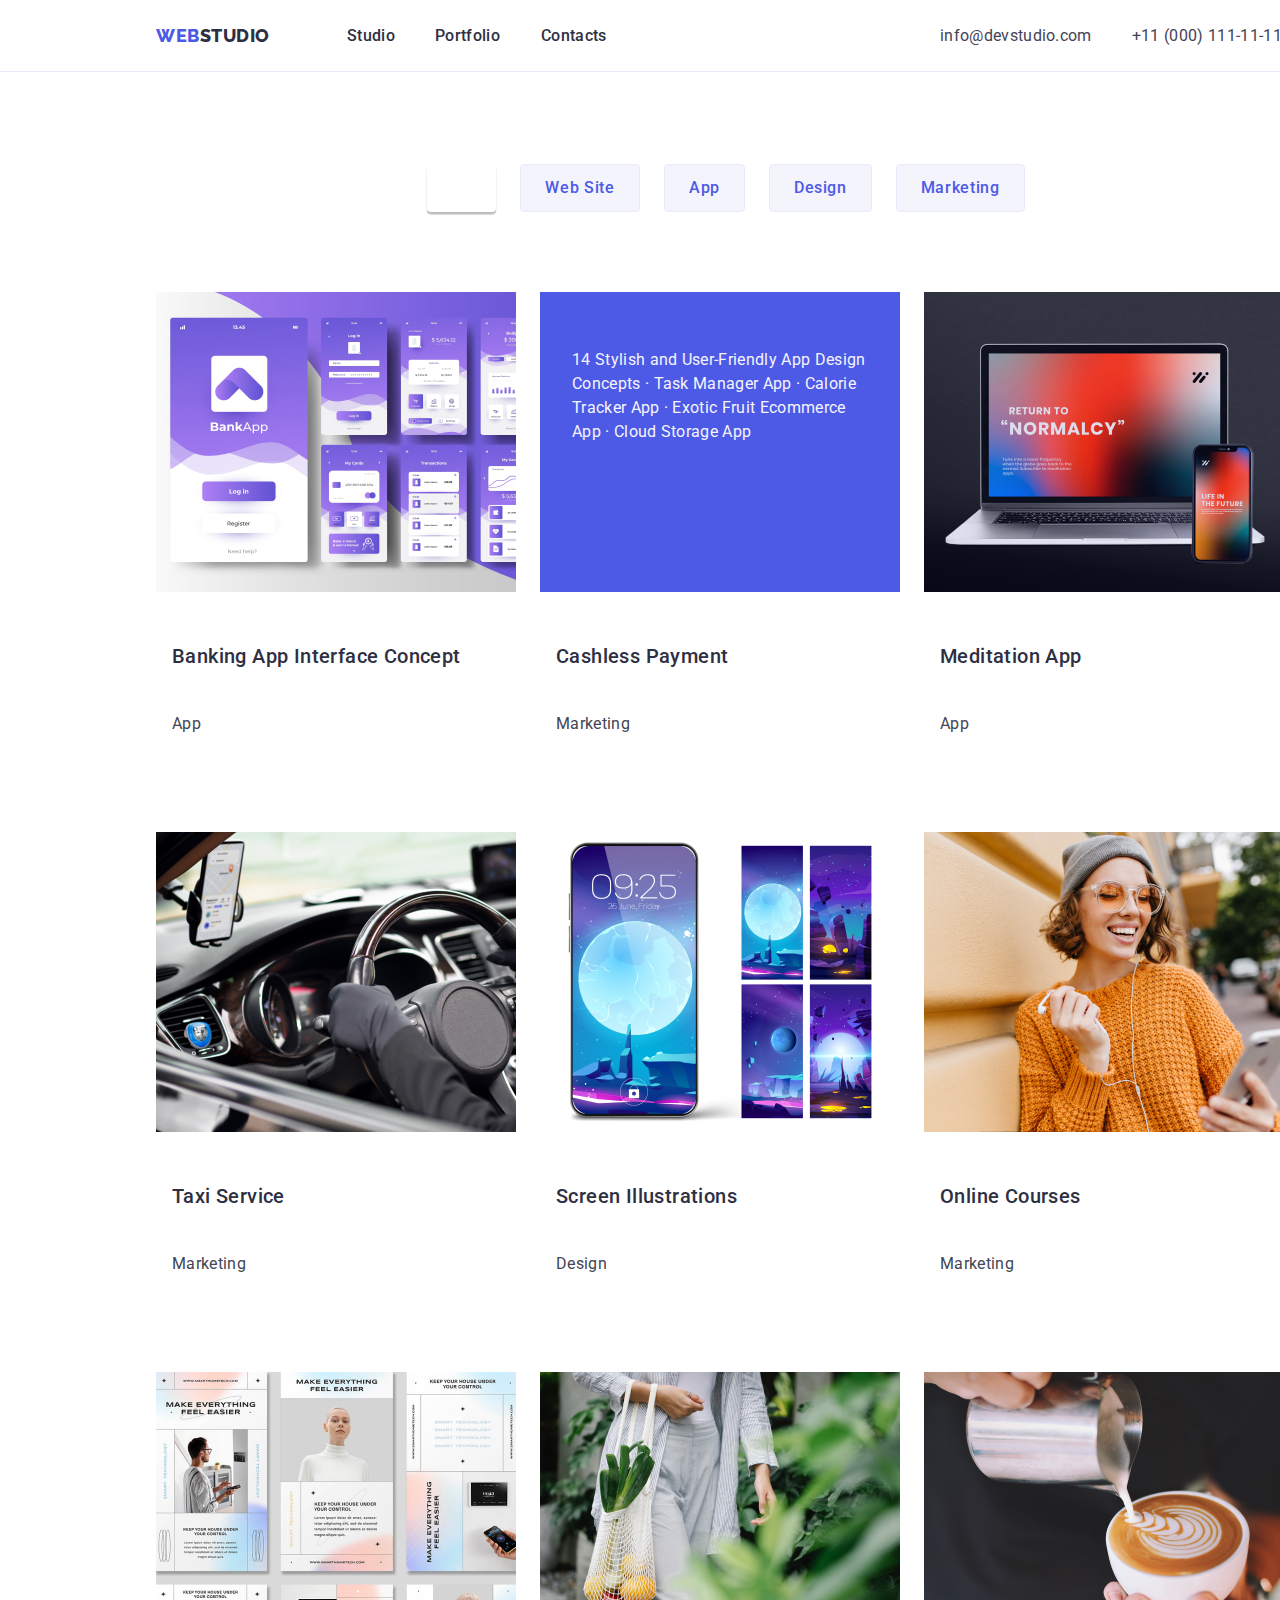
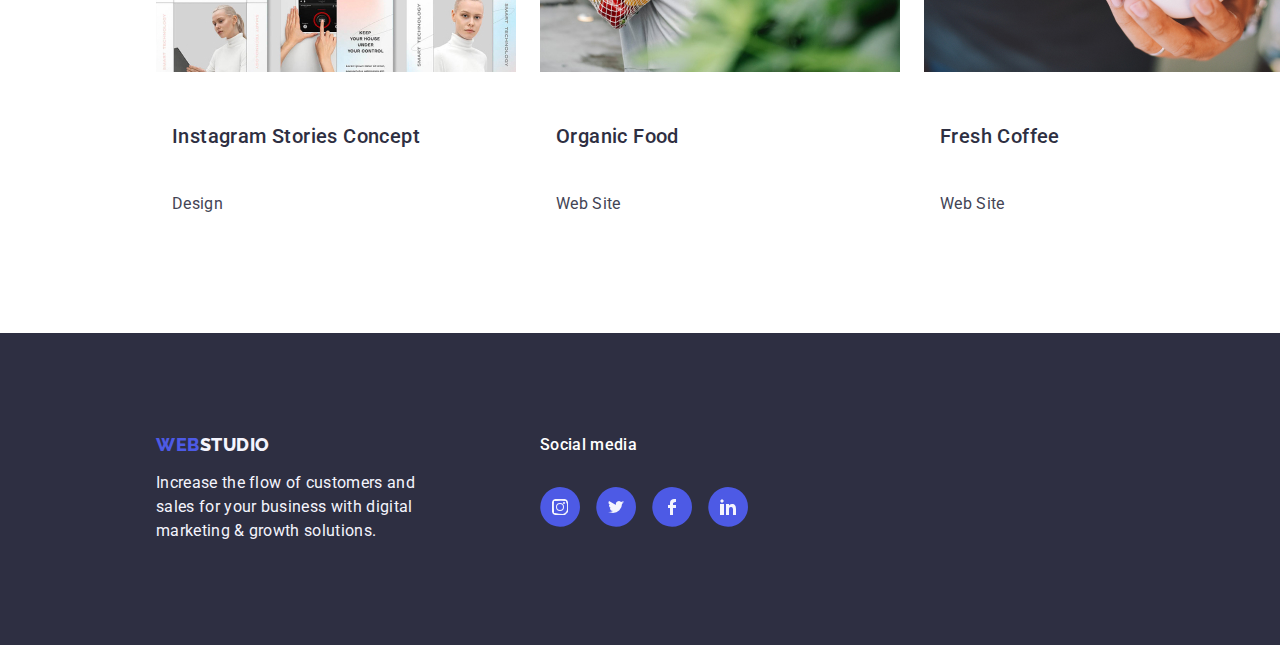
==== portfolio.html @ d3995061 "Initial commit" ====
<!DOCTYPE html>
<html lang="en">
    <head>
<meta charset="utf-8">
<meta http-equiv="X-UA-Compatible" content="IE=edge">
<title>Homework#1</title>
<meta name='viewport' content='width=device-width, initial-scale=1'>
<link rel="preconnect" href="https://fonts.googleapis.com">
<link rel="preconnect" href="https://fonts.gstatic.com" crossorigin>
<link href="https://fonts.googleapis.com/css2?family=Roboto:wght@400;500;700&display=swap" rel="stylesheet">
<link rel="preconnect" href="https://fonts.googleapis.com">
<link rel="preconnect" href="https://fonts.gstatic.com" crossorigin>
<link href="https://fonts.googleapis.com/css2?family=Raleway:wght@800&display=swap" rel="stylesheet">
<link rel="stylesheet" href="./css/styles.css">
<link rel="stylesheet" href="https://cdnjs.cloudflare.com/ajax/libs/modern-normalize/1.0.0/modern-normalize.min.css">
</head>
    <body>
        <header>
          <div class="headlist">
        <nav class="webpage">
          <div class="webstudio">
        <a title="studio" href="./index.html"><span>WEB</span>STUDIO</a>
</div>
       <div class="main">
        <ul class="contact">
<li><a class="connect-1" href="./index.html">Studio</a></li>
<li><a class="connect-2" href="./portfolio.html">Portfolio</a></li>
<li><a class="connect-3" href="contacts">Contacts</a></li></ul>
</div>
</nav>
<div class="contact-info">
    <ul class="target">
    <li><a class="connect-4" href="info@devstudio.com">info@devstudio.com</a></li>
    <li><a class="connect-5" href="+11(000)111-11-11">+11 (000) 111-11-11</a></li>
    </ul>
    </div>
    </div>
    <section class="portfolio-button">
<div class="container">
  <div class="box-first"><p>All</p></div>
    <div class="box-second"><p class="web">Web Site</p></div>
    <div class="box-third"><p class="app">App</p></div>
    <div class="box-fourth"><p class="design">Design</p></div>
    <div class="box-fifth"><p class="marketing">Marketing</p></div>
    </div>
<div class="Card-first">
  <div class="card1-first">
<img alt="card1" src="images/card1.jpg" width="360"/>
<div class="overlay-card1">
  <div class="text-card1">HELLO WORLD!</div>
</div>
  </div>
  <div class="card2-first">
<div class="card2-box"><p>14 Stylish and User-Friendly App Design Concepts · Task Manager App · Calorie Tracker App · Exotic Fruit Ecommerce App · Cloud Storage App</p></div>
<div class="overlay-card2">
  <div class="text-card2">HELLO WORLD!</div>
</div>
  </div>
<div class="card3-first">
<img alt="card3" src="images/Card3.jpg" width="360"/>
<div class="overlay-card3">
  <div class="text-card3">HELLO WORLD!</div>
</div>
</div>
</div>
<div class="card-container">
<div class="bank"><h3>Banking App Interface Concept</h3></div>
<div class="bank"><h3>Cashless Payment</h3></div>
<div class="bank"><h3>Meditation App</h3></div>
</div>
<div class="app-container">
  <div class="app"><p>App</p></div>
  <div class="app1"><p>Marketing</p></div>
  <div class="app2"><p>App</p></div>
</div>
<div class="card-second">
  <div class="card4taxi">
  <img alt="card4" src="images/Card4.jpg" width="360"/>
  <div class="overlay-card4taxi">
    <div class="text-card4taxi">HELLO WORLD!</div>
  </div>
  </div>
  <div class="card4phone">
  <img alt="card4" src="images/Card5.jpg" width="360"/>
  <div class="overlay-card4phone">
    <div class="text-card4phone">HELLO WORLD!</div>
  </div>
  </div>
  <div class="card4smile">
  <img alt="card4" src="images/Card6.jpg" width="360"/>
  <div class="overlay-card4smile">
    <div class="text-card4smile">HELLO WORLD!</div>
  </div>
  </div>
</div>
<div class="card-container2">
<div class="Taxi"><h3>Taxi Service</h3></div>
<div class="Taxi"><h3>Screen Illustrations</h3></div>
<div class="Taxi"><h3>Online Courses</h3></div>
</div>
<div class="app-container2">
  <div class="app3"><p>Marketing</p></div>
  <div class="app4"><p>Design</p></div>
  <div class="app5"><p>Marketing</p></div>
</div>
<div class="card-third">
  <div class="card5face">
  <img alt="card5" src="images/Card7.jpg" width="360"/>
  <div class="overlay-card5face">
    <div class="text-card5face">HELLO WORLD!</div>
  </div>
  </div>
  <Div class="card5fruit">
  <img alt="card5" src="images/Card8.jpg" width="360"/>
  <div class="overlay-card5fruit">
    <div class="text-card5fruit">HELLO WORLD!</div>
  </div>
  </div>
  <div class="card5coffee">
  <img alt="card5" src="images/Card9.jpg" width="360"/>
  <div class="overlay-card5coffee">
    <div class="text-card5coffee">HELLO WORLD!</div>
  </div>
  </div>
</div>
<div class="card-container3">
<div class="stories"><h3>Instagram Stories Concept</h3></div>
<div class="stories"><h3>Organic Food</h3></div>
<div class="stories"><h3>Fresh Coffee</h3></div>
</div>
<div class="app-container3">
  <div class="app6"><p>Design</p></div>
  <div class="app7"><p>Web Site</p></div>
  <div class="app8"><p>Web Site</p></div>
</div>

</section>




    </section>
    <footer>
        <div class="container-footer">
             <a href="WEBSTUDIO" title="End"><span>WEB</span>STUDIO</a>
              <div class="social">Social media</div>
              </div>
              <div class="container-icon">
                <div class="last"><P>Increase the flow of customers and sales for your business with digital marketing & growth solutions.</P></div>
              <div class="footer-icon"><img class="footer-instagram" src="images/instagram.svg" alt="instagram" width="40">
                <img class="footer-twitter" src="images/twitter.svg" alt="twitter" width="40">
                <img class="footer-facebook" src="images/facebook.svg" alt="facebook" width="40">
                <img class="footer-linkedin" src="images/linkedin.svg" alt="Linkedin" width="40">
              </div>
            </div>
      </footer>
    </body>
    </html>
---- css/styles.css ----
*,*::before,*::after {
    box-sizing: border-box;
}
    body, html {
        height: 100%;
}
body {
width: 1440px;
background: #FFF;
}

header {
width: 1440px;
height: 72px;
border-bottom: 1px solid var(--CORNFLOWER, #E7E9FC);
background: var(--WHITE, #FFF);
flex-shrink: 0;
}
.headlist {
    display: flex;
}
a > span {
    color: var(--IRIS, #4D5AE5);
    font-family: Raleway;
    font-size: 18px;
    font-style: normal;
    font-weight: 800;
    line-height: 21px; /* 116.667% */
    letter-spacing: 0.54px;
    text-transform: uppercase;
}
.main {
margin-top: 24px;
}
.headlist .connect-1 {
    width:  48px;
    height: 24px;
    display: block;
    color: var(--NAVY-BLUE, #2E2F42);
    /* Body Medium */
    font-family: Roboto;
    font-size: 16px;
    font-style: normal;
    font-weight: 500;
    line-height: 24px; /* 150% */
    letter-spacing: 0.32px;
    display: block;
}
.headlist .connect-2 {
    margin-left: 40px;
    width:  66px;
    height: 24px;
    display: block; color: var(--NAVY-BLUE, #2E2F42);
    /* Body Medium */
    font-family: Roboto;
    font-size: 16px;
    font-style: normal;
    font-weight: 500;
    line-height: 24px; /* 150% */
    letter-spacing: 0.32px;
    display: block;
}
.headlist .connect-3 {
    margin-left: 40px;
    width: 67px;
    height: 24px;
    display: block; color: var(--NAVY-BLUE, #2E2F42);
    /* Body Medium */
    font-family: Roboto;
    font-size: 16px;
    font-style: normal;
    font-weight: 500;
    line-height: 24px; /* 150% */
    letter-spacing: 0.32px;
    display: block;
}
ul .connect-4 {
    width:  153px;
    height:  24px;
    color: var(--SLATE, #434455);
    /* Body */
    font-family: Roboto;
    font-size: 16px;
    font-style: normal;
    font-weight: 400;
    line-height: 24px; /* 150% */
    letter-spacing: 0.32px;
    text-decoration: none;
}
ul .connect-5 {
    margin-left: 40px;
    width:  151px;
    height: 24px;
    color: var(--SLATE, #434455);
    /* Body */
    font-family: Roboto;
    font-size: 16px;
    font-style: normal;
    font-weight: 400;
    line-height: 24px; /* 150% */
    letter-spacing: 0.32px;
    text-decoration: none;
}
.webpage a {
text-decoration: none;
}
a[title="studio"] {
color: var(--NAVY-BLUE, #2E2F42);;
font-family: Raleway;
font-size: 18px;
font-style: normal;
font-weight: 800;
line-height: 21px; /* 116.667% */
letter-spacing: 0.54px;
text-transform: uppercase;
margin-left: 156px;
width:  115px;
height: 21px;
margin-top: 25px;
display: block;
position: absolute;
box-sizing: border-box;
}
.main > .contact {
    width: 261px;
    height: 24px;
    display: flex;
    margin-left: 347px;
    margin-top: 24px;
    padding-left: 0;
}
.target > a {
 text-decoration: none;
}
a.connect-1:hover ,a.connect-2:hover, a.connect-3:hover{
    color: darkblue;
    border-bottom: 3px solid blue;
    height: 40px;
}
.main > a .connect-1 {
    color: darkblue;
    border-bottom: 3px solid blue;
    height: 40px;
}
.contact-info > ul{
    width: 345px;
    margin-left: 332px;
    padding-left: 0;
    color: var(--SLATE, #434455);
    /* Body */
    font-family: Roboto;
    font-size: 16px;
    font-style: normal;
    font-weight: 400;
    line-height: 24px; /* 150% */
    letter-spacing: 0.32px;
    margin-top: 24px;
}
.main ul {
    list-style-type: none;
    display: flex;
}
.modal {
    margin-left: 518px;
    margin-top: 80px;
    width: 408px;
    height: 584px;
    position: absolute;
    flex-shrink: 0;
    border-radius: 4px;
background: var(--DAIRY, #FCFCFC);
box-shadow: 0px 2px 1px 0px rgba(0, 0, 0, 0.20), 0px 1px 3px 0px rgba(0, 0, 0, 0.12), 0px 1px 1px 0px rgba(0, 0, 0, 0.14);
}
.modal button {
    width: 24px;
    height: 24px;
    box-sizing: content-box;
    fill: var(--CORNFLOWER, #E7E9FC);
stroke-width: 1px;
stroke: rgba(0, 0, 0, 0.10);
margin-left: 330px;
margin-top: 15px;
border-radius: 4px;
}
.close {
    width: 8px;
    color: #2E2F42;
    flex-shrink: 0;
    margin-bottom: 3px;
}

.contact-info ul {
    list-style-type: none;
    display: flex;
    text-decoration: none;
}
.mainpage {
background-color: url("../Dark-bg.jpg");
background: url("../people-office 1(2).jpg"), no-repeat;
width: 1440px;
height: 600px;
flex-shrink: 0;
align-items: center;
background-repeat: no-repeat;
background-position: center center;
border: 1px solid grey;
position: static;
}
 .overlay {
    width: 100%;
    height: 100%;
    background: var(--GREY, rgba(46, 47, 66, 0.70));
    border: 1px solid rgba(46, 47, 66, 0.70);
}

h1 {
    width: 496px;
    color: var(--WHITE, #FFF);
text-align: center;
/* Header 1 */
font-family: Roboto;
font-size: 56px;
font-style: normal;
font-weight: 700;
line-height: 60px; /* 107.143% */
letter-spacing: 1.12px;
}
div > h1 {
    margin-left: 472px;
    padding-top: 188px;
}
div > button {
    color: var(--WHITE, #FFF);

    /* Button Text */
    font-family: Roboto;
    font-size: 16px;
    font-style: normal;
    font-weight: 500;
    line-height: 24px; /* 150% */
    letter-spacing: 0.64px;
    display: inline-flex;
padding: 16px 32px;
align-items: flex-start;
gap: 10px;
border-radius: 4px;
background: var(--IRIS, #4D5AE5);
box-shadow: 0px 4px 4px 0px rgba(0, 0, 0, 0.15);
margin-left: 636px;
margin-top: 48px;
border: none;
}
.goal {
display: flex;
width: 1440px;
height: 230px;
background: #FFF;
padding-bottom: 120px;
}

.strategy h3 { 
    color: var(--NAVY-BLUE, #2E2F42);

    /* Header 3 */
    font-family: Roboto;
    font-size: 20px;
    font-style: normal;
    font-weight: 500;
    line-height: 24px; /* 120% */
    letter-spacing: 0.4px;
    width: 264px;
    margin-top: 8px;
}
.strategy ul {
list-style-type: none;
margin-left: 0px;
padding-left: 0px;
}
.strategy {
    margin-top: 120px;
    margin-left: 156px;
    display: block;
}
div > .antenna-box {
    width: 264px;
    height: 112px;
    padding-top: 24px;
    flex-shrink: 0;
    border-radius: 4px;
background: var(--CLOUD, #F4F4FD);
padding-left: 100px;
}


li > p {
    width: 264px;
    height: 72px;
    height: 72px;
    color: var(--SLATE, #434455);
    /* Body */
    font-family: Roboto;
    font-size: 16px;
    font-style: normal;
    font-weight: 400;
    line-height: 24px; /* 150% */
    letter-spacing: 0.32px;
    margin-top: 8px;
}
.punctuality h3 { 
    color: var(--NAVY-BLUE, #2E2F42);

    /* Header 3 */
    font-family: Roboto;
    font-size: 20px;
    font-style: normal;
    font-weight: 500;
    line-height: 24px; /* 120% */
    letter-spacing: 0.4px;
    width: 264px;
    margin-top: 8px;
}
.punctuality ul {
    list-style-type: none;
    margin-left: 0px;
    padding-left: 0px;
    }
    .punctuality {
        margin-top: 120px;
        margin-left: 24px;
    }
    div > .clock-box {
        width: 264px;
        height: 112px;
        padding-top: 24px;
        flex-shrink: 0;
        border-radius: 4px;
    background: var(--CLOUD, #F4F4FD);
    padding-left: 100px;
    }
    .diligence h3 { 
        color: var(--NAVY-BLUE, #2E2F42);
    
        /* Header 3 */
        font-family: Roboto;
        font-size: 20px;
        font-style: normal;
        font-weight: 500;
        line-height: 24px; /* 120% */
        letter-spacing: 0.4px;
        width: 264px;
        margin-top: 8px;
    }
    .diligence ul {
        list-style-type: none;
        margin-left: 0px;
        padding-left: 0px;
        }
        .diligence {
            margin-top: 120px;
            margin-left: 24px;
        }
        div > .diagram-box {
            width: 264px;
            height: 112px;
            padding-top: 24px;
            flex-shrink: 0;
            border-radius: 4px;
        background: var(--CLOUD, #F4F4FD);
        padding-left: 100px;
        }
        .Technology h3 { 
            color: var(--NAVY-BLUE, #2E2F42);
        
            /* Header 3 */
            font-family: Roboto;
            font-size: 20px;
            font-style: normal;
            font-weight: 500;
            line-height: 24px; /* 120% */
            letter-spacing: 0.4px;
            width: 264px;
            margin-top: 8px;
        }
        .Technology ul {
            list-style-type: none;
            margin-left: 0px;
            padding-left: 0px;
            }
            .Technology {
                margin-top: 120px;
                margin-left: 24px;
            }
            div > .astronaut-box {
                width: 264px;
                height: 112px;
                padding-top: 24px;
                flex-shrink: 0;
                border-radius: 4px;
            background: var(--CLOUD, #F4F4FD);
            padding-left: 100px;
            }
    .image > h2 {
        width: 324px;
        color: var(--NAVY-BLUE, #2E2F42);
        text-align: center;
        /* Header 2 */
        font-family: Roboto;
        font-size: 36px;
        font-style: normal;
        font-weight: 700;
        line-height: 40px; /* 111.111% */
        letter-spacing: 0.72px;
        text-transform: capitalize;
        text-align: center;
        margin-top: 180px;
        margin-left: 559px;
        box-sizing: content-box;
    }
    .image > ul {
        display: flex;
        height: 300px;
        width: 360px;
        gap: 24px;
        padding-left: 156px;
        padding-top: 72px;
        padding-bottom: 120px;
        list-style-type: none;
    }
    .image ul {
        list-style-type: none;
    }
    .team {
    width: 1440px;
height: 732px;
flex-shrink: 0;
background: var(--CLOUD, #F4F4FD);
margin-top: 120px;
display: flex;
    }
    .team h2 {
        width: 165px;
        color: var(--NAVY-BLUE, #2E2F42);
        text-align: center;
        
        /* Header 2 */
        font-family: Roboto;
        font-size: 36px;
        font-style: normal;
        font-weight: 700;
        line-height: 40px; /* 111.111% */
        letter-spacing: 0.72px;
        text-transform: capitalize;
        margin-top: 120px;
        margin-left: 639px;
        position: absolute;
    }
    .team  .resto {
        width: 264px;
        height: 380px;
        display: inline-flex;
        margin-top: 232px;
        margin-left: 156px;
        box-sizing: content-box;
        display: inline-flex;
padding-bottom: 0px;
flex-direction: column;
justify-content: center;
align-items: center;
gap: 0px;
border-radius: 0px 0px 4px 4px;
background: var(--WHITE, #FFF);
box-shadow: 0px 2px 1px 0px rgba(46, 47, 66, 0.08), 0px 1px 1px 0px rgba(46, 47, 66, 0.16), 0px 1px 6px 0px rgba(46, 47, 66, 0.08);
    }
    .team .spoon {
        width: 264px;
        height: 380px;
        display: flex;
        margin-top: 232px;
        margin-left: 24px;
        box-sizing: content-box;
        display: inline-flex;
    padding-bottom: 0px;
    flex-direction: column;
    justify-content: center;
    align-items: center;
    gap: 0px;
    border-radius: 0px 0px 4px 4px;
    background: var(--WHITE, #FFF);
    box-shadow: 0px 2px 1px 0px rgba(46, 47, 66, 0.08), 0px 1px 1px 0px rgba(46, 47, 66, 0.16), 0px 1px 6px 0px rgba(46, 47, 66, 0.08);
        }
    
    .team .fork {
    width: 264px;
    height: 380px;
    display: inline-flex;
    margin-top: 232px;
    margin-left: 24px;
    box-sizing: content-box;
    display: inline-flex;
padding-bottom: 0px;
flex-direction: column;
justify-content: center;
align-items: center;
gap: 0px;
border-radius: 0px 0px 4px 4px;
background: var(--WHITE, #FFF);
box-shadow: 0px 2px 1px 0px rgba(46, 47, 66, 0.08), 0px 1px 1px 0px rgba(46, 47, 66, 0.16), 0px 1px 6px 0px rgba(46, 47, 66, 0.08);
    }
    .team .plate {
        width: 264px;
        height: 380px;
        display: flex;
        margin-top: 232px;
        padding-left: 24px;
        box-sizing: content-box;
        display: inline-flex;
    padding-bottom: 0px;
    flex-direction: column;
    justify-content: center;
    align-items: center;
    gap: 0px;
    border-radius: 0px 0px 4px 4px;
    background: var(--WHITE, #FFF);
    box-shadow: 0px 2px 1px 0px rgba(46, 47, 66, 0.08), 0px 1px 1px 0px rgba(46, 47, 66, 0.16), 0px 1px 6px 0px rgba(46, 47, 66, 0.08);
    }
    div .position {
        height: 24px;
        margin-top: 8px;
        text-align: center;
        margin-bottom: 8px;
        color: var(--SLATE, #434455);
text-align: center;
/* Body */
font-family: Roboto;
font-size: 16px;
font-style: normal;
font-weight: 400;
line-height: 24px; /* 150% */
letter-spacing: 0.32px;
content: normal;
    }
    div.icon {
        width: 232px;
        height: 40px;
    display: flex;
justify-content: center;
align-items: center;
gap: 24px;
margin-bottom: 32px;
    }

  
    .team .name {
        color: var(--NAVY-BLUE, #2E2F42);
        text-align: center;
        /* Header 3 */
        font-family: Roboto;
        font-size: 20px;
        font-style: normal;
        font-weight: 500;
        line-height: 20px; /* 120% */
        letter-spacing: 0.4px;
        margin-top: 32px;
        text-align: center;
        width: 160px;
        height: 25px;
        content: normal;
    }
    .customer {
        width: 1440px;
    }
     div > .customer-text {
        width: 183;
        color: var(--NAVY-BLUE, #2E2F42);
text-align: center;
/* Header 2 */
font-family: Roboto;
font-size: 36px;
font-style: normal;
font-weight: 700;
line-height: 40px; /* 111.111% */
letter-spacing: 0.72px;
text-transform: capitalize;
margin-top: 120px;
display: inline-block;
margin-left: 629px;
    }
    .customer .customer-icon {
        width: 1128px;
        height: 88px;
        background: #FFF;
        display: inline-flex;
align-items: flex-start;
gap: 24px;
margin-left: 156px;
margin-top: 72px;
margin-bottom: 120px;
    }
    .customer-icon img {
        margin-top: 16px;
    }
    .customer-icon > .logo-1 {
        width: 168px;
height: 88px;
flex-shrink: 0;
border-radius: 4px;
border: 1px solid var(--LIGHT-SLATE, #8E8F99);
    }
    .customer-icon > .logo-2 {
        width: 168px;
        height: 88px;
        flex-shrink: 0;
        border-radius: 4px;
        border: 1px solid var(--LIGHT-SLATE, #8E8F99);
            }
            .customer-icon > .logo-3 {
                width: 168px;
                height: 88px;
                flex-shrink: 0;
                border-radius: 4px;
                border: 1px solid var(--LIGHT-SLATE, #8E8F99);
                    }
                    .customer-icon > .logo-4 {
                        width: 168px;
                        height: 88px;
                        flex-shrink: 0;
                        border-radius: 4px;
                        border: 1px solid var(--LIGHT-SLATE, #8E8F99);
                            }
                            .customer-icon > .logo-5 {
                                width: 168px;
                                height: 88px;
                                flex-shrink: 0;
                                border-radius: 4px;
                                border: 1px solid var(--LIGHT-SLATE, #8E8F99);
                                    }  
                                    .customer-icon > .logo-6 {
                                        width: 168px;
                                        height: 88px;
                                        flex-shrink: 0;
                                        border-radius: 4px;
                                        border: 1px solid var(--LIGHT-SLATE, #8E8F99);
                                            }
    footer span {
width: 44px;
height: 21px;
flex-direction: column;
color: var(--IRIS, #4D5AE5);
font-family: Raleway;
font-size: 18px;
font-style: normal;
font-weight: 800;
line-height: 21px; /* 116.667% */
letter-spacing: 0.54px;
text-transform: uppercase;
box-sizing: border-box;
    }
    footer > .container-footer {
        display: flex;
        justify-content: space-between;
        margin-top: 101px;
        box-sizing: border-box;
    }
    .social {
color: var(--WHITE, #FFF);
/* Body Medium */
font-family: Roboto;
font-size: 16px;
font-style: normal;
font-weight: 500;
line-height: 24px; /* 150% */
letter-spacing: 0.32px;
box-sizing: border-box;
display: flex;
width: 97px;
height: 24px;
margin-top: 100px;
margin-left: 540px;
    }
    a[title="End"]{
        width: 71px;
        height: 21px;
        color: var(--CLOUD, #F4F4FD);
font-family: Raleway;
font-size: 18px;
font-style: normal;
font-weight: 800;
line-height: 21px; /* 116.667% */
letter-spacing: 0.54px;
text-transform: uppercase;
margin-left: 156px;
margin-top: 101px;
text-decoration: none;
box-sizing: border-box;
position: absolute;
    }
    footer {
        width: 1440px;
        height: 312px;
        flex-shrink: 0;
        background: var(--NAVY-BLUE, #2E2F42);
    }
    footer > .container-icon {
        display: flex;
    }
    .last p {
    color: var(--CLOUD, #F4F4FD);
/* Body */
font-family: Roboto;
font-size: 16px;
font-style: normal;
font-weight: 400;
line-height: 24px; /* 150% */
letter-spacing: 0.32px;
        width: 264px;
        height: 80px;
        flex-shrink: 0;
        margin-left: 156px;
        box-sizing: border-box;
        margin-top: 14px;
    }
    .container-icon > .footer-icon {
        width: 208px;
        height: 40px;
        display: flex;
        margin-top: 30px;
        margin-left:120px;
        margin-left: 120px;
        box-sizing: border-box;
        justify-content: space-between;
    }
    footer > .footer-instagram {
        margin-left: 540px;
        margin-top: 16px;
    }
    footer > .footer-twitter {
        margin-left: 16px;
    }
    footer > .footer-facebook {
        margin-left: 16px;
    }
    footer > a {
        text-decoration: none;
    }
    .container {
        width: 1440px;
        height: 48px;
        display: flex;
        margin-top: 100px;
    }
 .container .box-first {
    box-sizing: border-box;
        margin-left: 427px;
        width: 69px;
        height: 48px;
align-items: flex-start;
border-radius: 4px;
box-shadow: 0px 2px 2px 0px rgba(0, 0, 0, 0.12), 0px 2px 1px 0px rgba(0, 0, 0, 0.08), 0px 3px 1px 0px rgba(0, 0, 0, 0.10);
    }
    .box-first p {
width: 21px;
height: 24px;
margin-left: 24px;
margin-bottom: 19px;
        color: var(--WHITE, #FFF);
        text-align: center;
        /* Button Text */
        font-family: Roboto;
        font-size: 16px;
        font-style: normal;
        font-weight: 500;
        line-height: 24px; /* 150% */
        letter-spacing: 0.64px;
    }
    
    .box-first:hover {
        background: var(--OCEAN, #404BBF);
    }
    .box-second {
        margin-left: 24px;
        box-sizing: border-box;
        width: 120px;
        height: 48px;
        margin-left: 24px;
        display: flex;
padding: 12px 24px;
justify-content: center;
align-items: center;
border-radius: 4px;
border: 1px solid var(--CORNFLOWER, #E7E9FC);
background: var(--CLOUD, #F4F4FD);
      
    }
    .box-second p {
        color: var(--IRIS, #4D5AE5);
        text-align: center;
        
        /* Button Text */
        font-family: Roboto;
        font-size: 16px;
        font-style: normal;
        font-weight: 500;
        line-height: 24px; /* 150% */
        letter-spacing: 0.64px;
    }
    .box-third {
        margin-left: 24px;
        box-sizing: border-box;
        display: flex;
        padding: 12px 24px;
        justify-content: center;
        align-items: center;
        border-radius: 4px;
border: 1px solid var(--CORNFLOWER, #E7E9FC);
background: var(--CLOUD, #F4F4FD);

    }
     .box-third .app {
        color: var(--IRIS, #4D5AE5);
        text-align: center;
        
        /* Button Text */
        font-family: Roboto;
        font-size: 16px;
        font-style: normal;
        font-weight: 500;
        line-height: 24px; /* 150% */
        letter-spacing: 0.64px;;
    }
    .box-fourth {
        box-sizing: border-box;
        margin-left: 24px;
        display: flex;
padding: 12px 24px;
justify-content: center;
align-items: center;
border-radius: 4px;
border: 1px solid var(--CORNFLOWER, #E7E9FC);
background: var(--CLOUD, #F4F4FD);
  
    }
     .box-fourth .design {
        color: var(--IRIS, #4D5AE5);
        text-align: center;
        
        /* Button Text */
        font-family: Roboto;
        font-size: 16px;
        font-style: normal;
        font-weight: 500;
        line-height: 24px; /* 150% */
        letter-spacing: 0.64px;
    }
    .box-fifth {
        box-sizing: border-box;
        margin-left: 24px;
        display: flex;
padding: 12px 24px;
justify-content: center;
align-items: center;
border-radius: 4px;
border: 1px solid var(--CORNFLOWER, #E7E9FC);
background: var(--CLOUD, #F4F4FD);
 
    }
    .box-fifth > p {
        color: var(--IRIS, #4D5AE5);
        text-align: center;
        
        /* Button Text */
        font-family: Roboto;
        font-size: 16px;
        font-style: normal;
        font-weight: 500;
        line-height: 24px; /* 150% */
        letter-spacing: 0.64px;
    }
    .Card-first {
        margin-left: 156px;
        margin-top: 80px;
        height: 300px;
        display: flex;
        gap: 24px;
    }
    .card-container {
        display: flex;
        margin-left: 156px;
        gap: 24px;
        margin-top: 32px;
    }
    .bank h3{
        width: 360px;
        height: 24px;
        box-sizing: border-box;
        padding-left: 16px;
        color: var(--NAVY-BLUE, #2E2F42);
    /* Header 3 */
    font-family: Roboto;
    font-size: 20px;
    font-style: normal;
    font-weight: 500;
    line-height: 24px; /* 120% */
    letter-spacing: 0.4px;
    }
    .card1-first ,.card2-first ,.card3-first {
        position: relative;
        width: 360px;
    }
    .overlay-card1 ,.overlay-card2 ,.overlay-card3 {
        position: absolute;
        bottom: 0;
        left: 0;
        right: 100;
        background-color: #008CBA;
        overflow: hidden;
        width: 360px;
        height: 0;
        transition: .3s ease;
      }
      .card1-first:hover .overlay-card1 {
        height: 100%;
      }
      .card2-first:hover .overlay-card2 {
        height: 100%;
      }
      .card3-first:hover .overlay-card3 {
        height: 100%;
      }
      .text-card1 , .text-card2 ,.text-card3  {
        color: var(--CLOUD, #F4F4FD);
        font-family: Roboto;
        font-size: 20px;
        position: absolute;
        top: 50%;
        left: 50%;
        -webkit-transform: translate(-50%, -50%);
        -ms-transform: translate(-50%, -50%);
        transform: translate(-50%, -50%);
        text-align: center;
      }
    .image .card1 ,.card2 ,.card3 {
        position: absolute;
        width: 360px;
        height: 300px;
    }
    .card2-box {
        width: 360px;
height: 300px;
flex-shrink: 0;
background: var(--IRIS, #4D5AE5);
padding-top: 40px;
padding-left: 32px;
    }
    .card2-box p {
        width: 296px;
        color: var(--CLOUD, #F4F4FD);
/* Body */
font-family: Roboto;
font-size: 16px;
font-style: normal;
font-weight: 400;
line-height: 24px; /* 150% */
letter-spacing: 0.32px;
    }
 .card3 {
        margin-left: 24px;
 }
    .card-container {
        display: flex;
        padding-right: 16px;
        margin-left: 156px;
        margin-top: 32px;
    }
    
    .bank h3{
        width: 360px;
        padding-left: 16px;
        padding-right: 16px;
        box-sizing: border-box;
        color: var(--NAVY-BLUE, #2E2F42);
/* Header 3 */
font-family: Roboto;
font-size: 20px;
font-style: normal;
font-weight: 500;
line-height: 24px; /* 120% */
letter-spacing: 0.4px;
    }
    .cash h3{
        box-sizing: border-box;
        padding-left: 16px;
        padding-right: 16px;
        width: 360px;
        margin-left: 24px;
        color: var(--NAVY-BLUE, #2E2F42);
        /* Header 3 */
        font-family: Roboto;
        font-size: 20px;
        font-style: normal;
        font-weight: 500;
        line-height: 24px; /* 120% */
        letter-spacing: 0.4px;
    }
    
    .med h3{
        padding-left: 16px;
        padding-right: 16px;
        width: 360px;
        margin-left: 24px;
        color: var(--NAVY-BLUE, #2E2F42);
        /* Header 3 */
        font-family: Roboto;
        font-size: 20px;
        font-style: normal;
        font-weight: 500;
        line-height: 24px; /* 120% */
        letter-spacing: 0.4px;
    }
    .app-container {
        display: flex;
        margin-left: 156px;
    margin-top: 8px;
    }
    .app p{
        width: 360px;
        height: 24px;
        padding-left: 16px;
        padding-right: 16px;
    }
    .app1 p{
        width: 360px;
        height: 24px;
        padding-left: 16px;
        padding-right: 16px;
        margin-left: 24px;
    }
    .app2 p{
        width: 360px;
        height: 24px;
        padding-left: 16px;
        padding-right: 16px;
        margin-left: 24px;
    }
    p {
color: var(--SLATE, #434455);
/* Body */
font-family: Roboto;
font-size: 16px;
font-style: normal;
font-weight: 400;
line-height: 24px; /* 150% */
letter-spacing: 0.32px;
box-sizing: border-box;
    }
    .card4taxi ,.card4phone ,.card4smile {
        position: relative;
        width: 360px;
    }
    .overlay-card4taxi ,.overlay-card4phone ,.overlay-card4smile{
        position: absolute;
        bottom: 0;
        left: 0;
        right: 100;
        background-color: #008CBA;
        overflow: hidden;
        width: 360px;
        height: 0;
        transition: .3s ease;
      }
      .card4taxi:hover .overlay-card4taxi {
        height: 100%;
      }
      .card4phone:hover .overlay-card4phone {
        height: 100%;
      }
      .card4smile:hover .overlay-card4smile {
        height: 100%;
      }
      .text-card4taxi ,.text-card4phone ,.text-card4smile {
        color: var(--CLOUD, #F4F4FD);
        font-family: Roboto;
        font-size: 20px;
        position: absolute;
        top: 50%;
        left: 50%;
        -webkit-transform: translate(-50%, -50%);
        -ms-transform: translate(-50%, -50%);
        transform: translate(-50%, -50%);
        text-align: center;
      }
.card-second {
    margin-left: 156px;
    margin-top: 80px;
    height: 300px;
    display: flex;
    gap: 24px;
}
.card-container2 {
    display: flex;
    margin-left: 156px;
    gap: 24px;
    margin-top: 32px;
}
.Taxi h3{
    width: 360px;
    height: 24px;
    box-sizing: border-box;
    padding-left: 16px;
    color: var(--NAVY-BLUE, #2E2F42);
/* Header 3 */
font-family: Roboto;
font-size: 20px;
font-style: normal;
font-weight: 500;
line-height: 24px; /* 120% */
letter-spacing: 0.4px;
}
.app-container2 {
    display: flex;
    padding-right: 16px;
margin-top: 8px;
}
.app3 p{
    width: 360px;
    height: 24px;
    padding-left: 16px;
    padding-right: 16px;
    margin-left: 156px;
}
.app4 {
    width: 360px;
    height: 24px;
    padding-left: 16px;
    padding-right: 16px;
    margin-left: 24px;
}
.app5 {
    width: 360px;
    height: 24px;
    padding-left: 16px;
    padding-right: 16px;
    margin-left: 24px;
}
.app-container2 > p {
    color: var(--SLATE, #434455);
/* Body */
font-family: Roboto;
font-size: 16px;
font-style: normal;
font-weight: 400;
line-height: 24px; /* 150% */
letter-spacing: 0.32px;
}
.card5face ,.card5fruit ,.card5coffee {
    position: relative;
    width: 360px;
}
.overlay-card5face ,.overlay-card5fruit ,.overlay-card5coffee {
    position: absolute;
    bottom: 0;
    left: 0;
    right: 100;
    background-color: #008CBA;
    overflow: hidden;
    width: 360px;
    height: 0;
    transition: .3s ease;
  }
  .card5face:hover .overlay-card5face {
    height: 100%;
  }
  .card5fruit:hover .overlay-card5fruit {
    height: 100%;
  }
  .card5coffee:hover .overlay-card5coffee {
    height: 100%;
  }
  .text-card5face ,.text-card5fruit ,.text-card5coffee {
    color: var(--CLOUD, #F4F4FD);
    font-family: Roboto;
    font-size: 20px;
    position: absolute;
    top: 50%;
    left: 50%;
    -webkit-transform: translate(-50%, -50%);
    -ms-transform: translate(-50%, -50%);
    transform: translate(-50%, -50%);
    text-align: center;
  }
.card-third {
    margin-left: 156px;
    margin-top: 80px;
    height: 300px;
    display: flex;
    gap: 24px;
}
.card-container3 {
    display: flex;
    margin-left: 156px;
    gap: 24px;
    margin-top: 32px;
}
.stories h3{
    width: 360px;
    height: 24px;
    box-sizing: border-box;
    padding-left: 16px;
    color: var(--NAVY-BLUE, #2E2F42);
/* Header 3 */
font-family: Roboto;
font-size: 20px;
font-style: normal;
font-weight: 500;
line-height: 24px; /* 120% */
letter-spacing: 0.4px;
}
.app-container3 {
    display: flex;
    padding-right: 16px;
margin-top: 8px;
}
.app6 p{
    width: 360px;
    height: 24px;
    padding-left: 16px;
    padding-right: 16px;
    margin-left: 156px;
}
.app7 p {
    width: 360px;
    height: 24px;
    padding-left: 16px;
    padding-right: 16px;
    margin-left: 24px;
}
.app8 p {
    width: 360px;
    height: 24px;
    padding-left: 16px;
    padding-right: 16px;
    margin-left: 24px;
}
.app-container3 > p {
    color: var(--SLATE, #434455);
/* Body */
font-family: Roboto;
font-size: 16px;
font-style: normal;
font-weight: 400;
line-height: 24px; /* 150% */
letter-spacing: 0.32px;
}
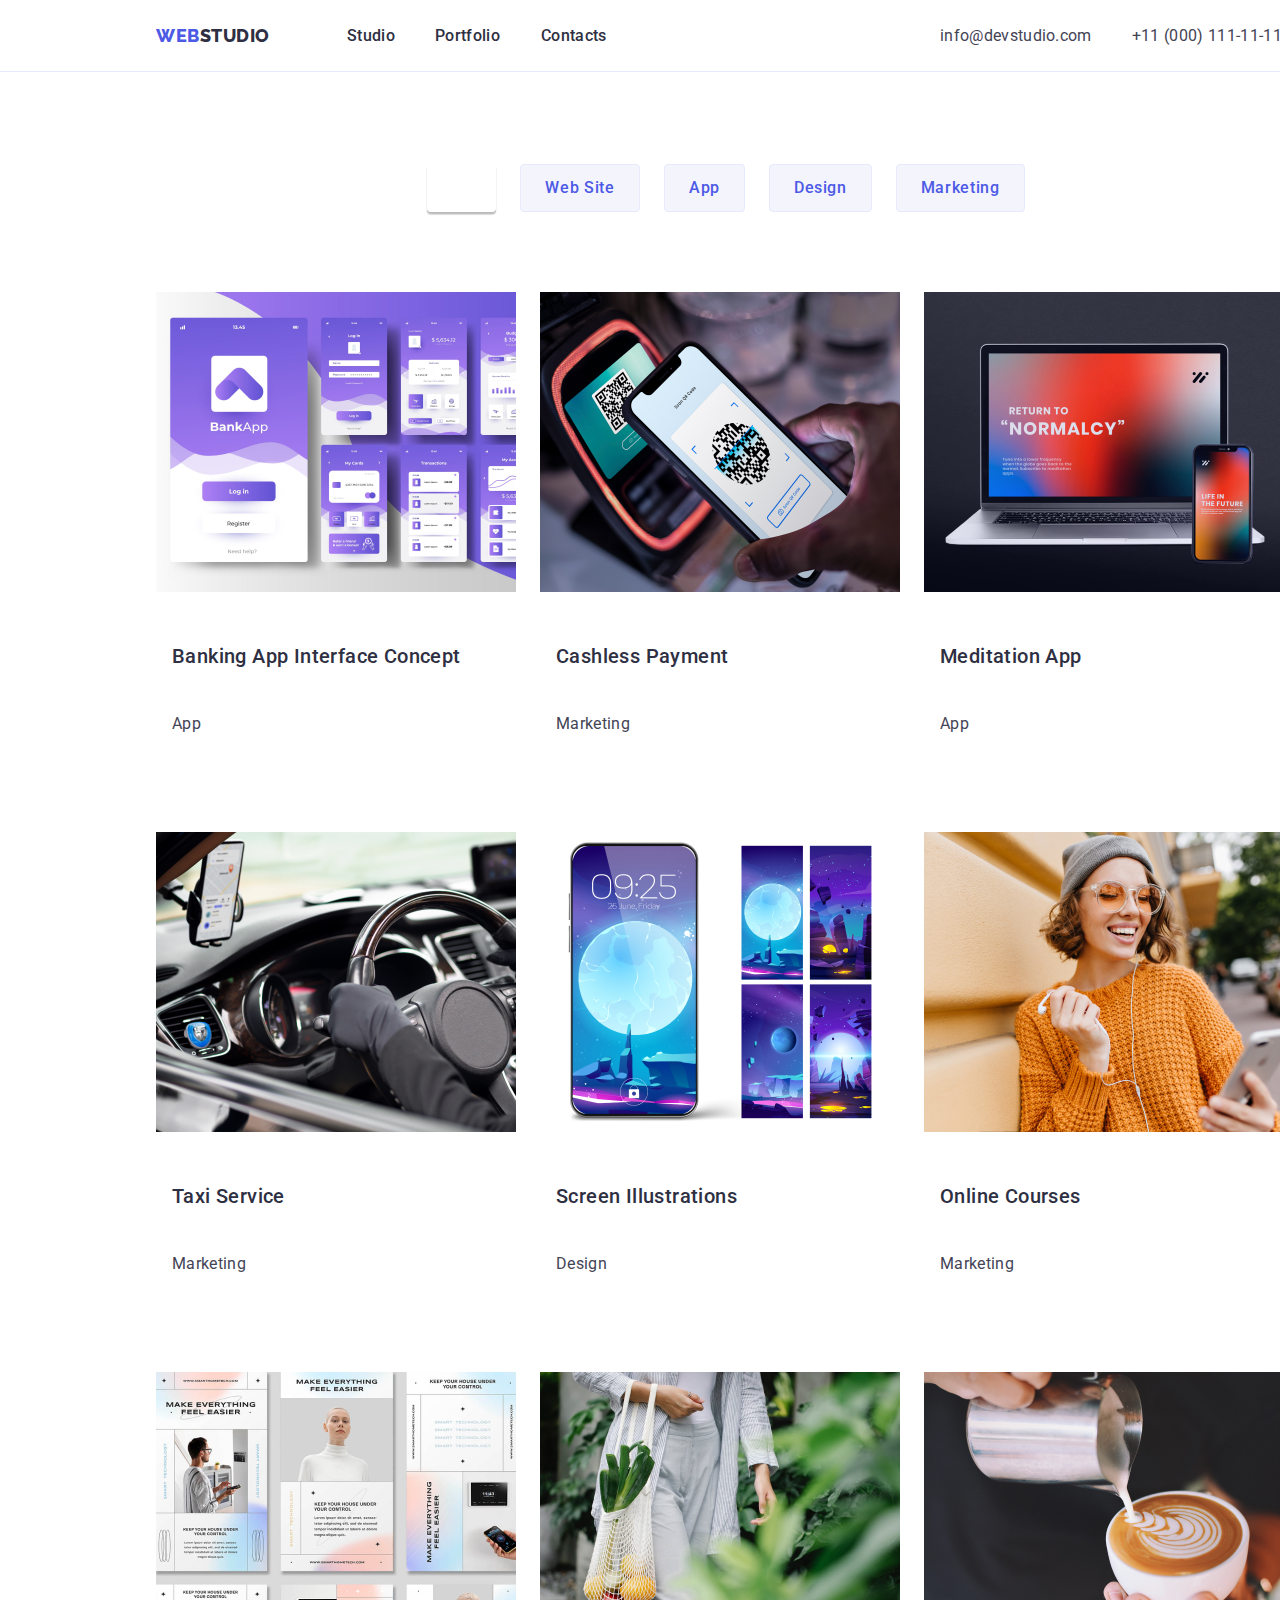
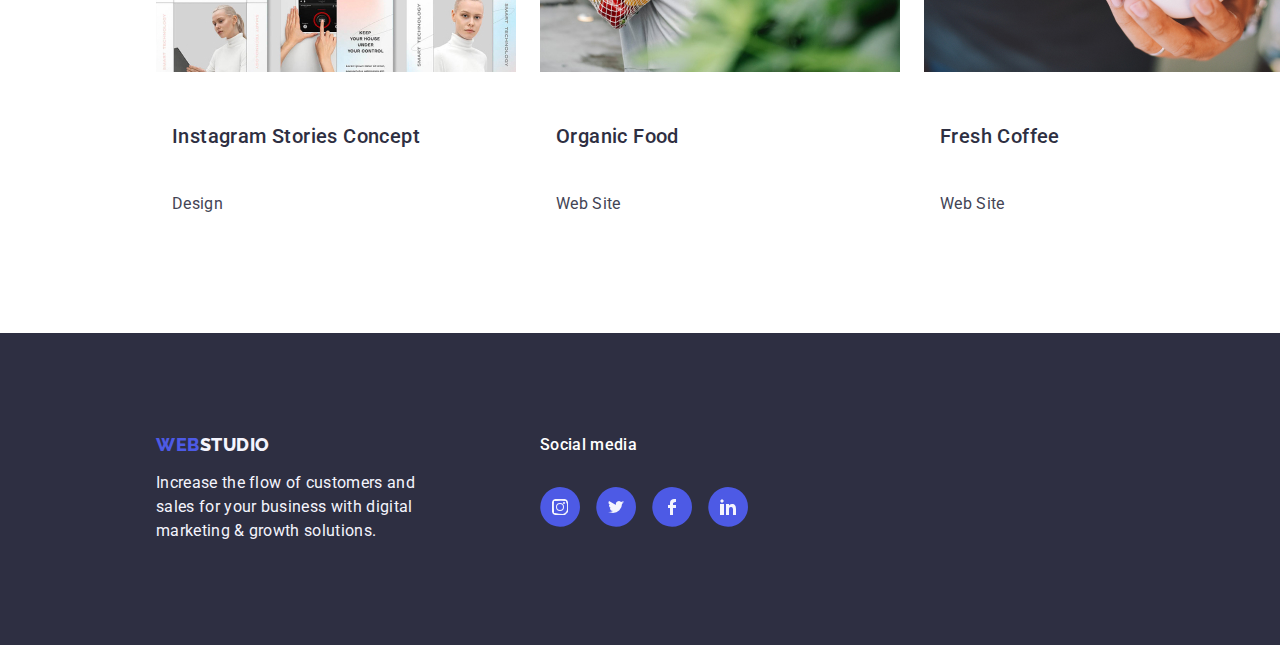
==== commit 0d6bed32: "portfolio" ====
--- a/portfolio.html
+++ b/portfolio.html
@@ -47,19 +47,19 @@
   <div class="card1-first">
 <img alt="card1" src="images/card1.jpg" width="360"/>
 <div class="overlay-card1">
-  <div class="text-card1">HELLO WORLD!</div>
+  <div class="text-card1"><p>14 Stylish and User-Friendly App Design Concepts · Task Manager App · Calorie Tracker App · Exotic Fruit Ecommerce App · Cloud Storage App</p></div>
 </div>
   </div>
   <div class="card2-first">
-<div class="card2-box"><p>14 Stylish and User-Friendly App Design Concepts · Task Manager App · Calorie Tracker App · Exotic Fruit Ecommerce App · Cloud Storage App</p></div>
+    <img alt="card2" src="images/img.jpg" width="360"/>
 <div class="overlay-card2">
-  <div class="text-card2">HELLO WORLD!</div>
+  <div class="text-card2"><p>14 Stylish and User-Friendly App Design Concepts · Task Manager App · Calorie Tracker App · Exotic Fruit Ecommerce App · Cloud Storage App</p></div>
 </div>
   </div>
 <div class="card3-first">
 <img alt="card3" src="images/Card3.jpg" width="360"/>
 <div class="overlay-card3">
-  <div class="text-card3">HELLO WORLD!</div>
+  <div class="text-card3"><p>14 Stylish and User-Friendly App Design Concepts · Task Manager App · Calorie Tracker App · Exotic Fruit Ecommerce App · Cloud Storage App</p></div>
 </div>
 </div>
 </div>
@@ -77,19 +77,19 @@
   <div class="card4taxi">
   <img alt="card4" src="images/Card4.jpg" width="360"/>
   <div class="overlay-card4taxi">
-    <div class="text-card4taxi">HELLO WORLD!</div>
+    <div class="text-card4taxi"><p>14 Stylish and User-Friendly App Design Concepts · Task Manager App · Calorie Tracker App · Exotic Fruit Ecommerce App · Cloud Storage App</p></div>
   </div>
   </div>
   <div class="card4phone">
   <img alt="card4" src="images/Card5.jpg" width="360"/>
   <div class="overlay-card4phone">
-    <div class="text-card4phone">HELLO WORLD!</div>
+    <div class="text-card4phone"><p>14 Stylish and User-Friendly App Design Concepts · Task Manager App · Calorie Tracker App · Exotic Fruit Ecommerce App · Cloud Storage App</p></div>
   </div>
   </div>
   <div class="card4smile">
   <img alt="card4" src="images/Card6.jpg" width="360"/>
   <div class="overlay-card4smile">
-    <div class="text-card4smile">HELLO WORLD!</div>
+    <div class="text-card4smile"><p>14 Stylish and User-Friendly App Design Concepts · Task Manager App · Calorie Tracker App · Exotic Fruit Ecommerce App · Cloud Storage App</p></div>
   </div>
   </div>
 </div>
@@ -107,19 +107,19 @@
   <div class="card5face">
   <img alt="card5" src="images/Card7.jpg" width="360"/>
   <div class="overlay-card5face">
-    <div class="text-card5face">HELLO WORLD!</div>
+    <div class="text-card5face"><p>14 Stylish and User-Friendly App Design Concepts · Task Manager App · Calorie Tracker App · Exotic Fruit Ecommerce App · Cloud Storage App</p></div>
   </div>
   </div>
   <Div class="card5fruit">
   <img alt="card5" src="images/Card8.jpg" width="360"/>
   <div class="overlay-card5fruit">
-    <div class="text-card5fruit">HELLO WORLD!</div>
+    <div class="text-card5fruit"><p>14 Stylish and User-Friendly App Design Concepts · Task Manager App · Calorie Tracker App · Exotic Fruit Ecommerce App · Cloud Storage App</p></div>
   </div>
   </div>
   <div class="card5coffee">
   <img alt="card5" src="images/Card9.jpg" width="360"/>
   <div class="overlay-card5coffee">
-    <div class="text-card5coffee">HELLO WORLD!</div>
+    <div class="text-card5coffee"><p>14 Stylish and User-Friendly App Design Concepts · Task Manager App · Calorie Tracker App · Exotic Fruit Ecommerce App · Cloud Storage App</p></div>
   </div>
   </div>
 </div>
--- a/css/styles.css
+++ b/css/styles.css
@@ -45,6 +45,7 @@
     line-height: 24px; /* 150% */
     letter-spacing: 0.32px;
     display: block;
+    cursor: pointer;
 }
 .headlist .connect-2 {
     margin-left: 40px;
@@ -59,6 +60,7 @@
     line-height: 24px; /* 150% */
     letter-spacing: 0.32px;
     display: block;
+    cursor: pointer;
 }
 .headlist .connect-3 {
     margin-left: 40px;
@@ -73,6 +75,7 @@
     line-height: 24px; /* 150% */
     letter-spacing: 0.32px;
     display: block;
+    cursor: pointer;
 }
 ul .connect-4 {
     width:  153px;
@@ -86,6 +89,7 @@
     line-height: 24px; /* 150% */
     letter-spacing: 0.32px;
     text-decoration: none;
+    cursor: pointer;
 }
 ul .connect-5 {
     margin-left: 40px;
@@ -100,6 +104,7 @@
     line-height: 24px; /* 150% */
     letter-spacing: 0.32px;
     text-decoration: none;
+    cursor: pointer;
 }
 .webpage a {
 text-decoration: none;
@@ -120,6 +125,7 @@
 display: block;
 position: absolute;
 box-sizing: border-box;
+cursor: pointer;
 }
 .main > .contact {
     width: 261px;
@@ -132,15 +138,31 @@
 .target > a {
  text-decoration: none;
 }
-a.connect-1:hover ,a.connect-2:hover, a.connect-3:hover{
-    color: darkblue;
+.main a:hover {
+    color: var(--OCEAN);
     border-bottom: 3px solid blue;
     height: 40px;
 }
-.main > a .connect-1 {
-    color: darkblue;
+.main a:focus {
+    color: var(--OCEAN);
     border-bottom: 3px solid blue;
     height: 40px;
+}
+.main a .active {
+    color: var(--OCEAN);
+    border-bottom: 3px solid blue;
+    height: 40px;
+}
+.active:after {
+    content: "";
+    display: block;
+    height: 4px;
+    width: 100%;
+    border-radius: 2px;
+    background-color: var(--IRIS);
+    position: relative;
+    top: 15px;
+   
 }
 .contact-info > ul{
     width: 345px;
@@ -171,6 +193,7 @@
 background: var(--DAIRY, #FCFCFC);
 box-shadow: 0px 2px 1px 0px rgba(0, 0, 0, 0.20), 0px 1px 3px 0px rgba(0, 0, 0, 0.12), 0px 1px 1px 0px rgba(0, 0, 0, 0.14);
 }
+
 .modal button {
     width: 24px;
     height: 24px;
@@ -187,7 +210,209 @@
     color: #2E2F42;
     flex-shrink: 0;
     margin-bottom: 3px;
-}
+    cursor: pointer;
+    
+}
+.modalhead {
+    width: 360px;
+    height: 24px;
+    margin-left: 8px;
+    margin-top: 8px;
+}
+ .modalhead > p  {
+color: var(--NAVY-BLUE, #2E2F42);
+text-align: center;
+/* Body Medium */
+font-family: Roboto;
+font-size: 16px;
+font-style: normal;
+font-weight: 500;
+line-height: 24px; /* 150% */
+letter-spacing: 0.32px;
+}
+label[for="fname"] {
+    width: 34px;
+    height: 14px;
+    margin-left: 8px;
+    margin-top: 16px;
+    color: var(--LIGHT-SLATE, #8E8F99);
+/* Small Text */
+font-family: Roboto;
+font-size: 12px;
+font-style: normal;
+font-weight: 400;
+line-height: 14px; /* 116.667% */
+letter-spacing: 0.48px;
+}
+input[type="text"]{
+    background-position: 11px 9px, 32px 9px;
+    box-sizing: border-box;
+    padding:  5px 5px 5px 35px;
+    background-image: url("../images/person-black-18dp1.svg"), url("../images/Line1.svg");
+    margin-top: 4px;
+    margin-left: 8px;
+    width: 360px;
+    height: 40px;
+    border-radius: 4px;
+border: 1px solid var(--NAVY-BLUE-modal, rgba(46, 47, 66, 0.40));
+flex-shrink: 0;
+background-repeat: no-repeat, no-repeat;
+background-size: 18px 18px, 1.5px 18px;
+}
+label[for="phone"] {
+    width: 18px;
+    height: 24px;
+    margin-left: 8px;
+    margin-top: 8px;
+    color: var(--LIGHT-SLATE, #8E8F99);
+/* Small Text */
+font-family: Roboto;
+font-size: 12px;
+font-style: normal;
+font-weight: 400;
+line-height: 14px; /* 116.667% */
+letter-spacing: 0.48px;
+}
+input[type="number"] {
+    background-image: url("../images/phone-black-18dp1.svg");
+    margin-left: 8px;
+    margin-top: 4px;
+    width: 360px;
+height: 40px;
+flex-shrink: 0;
+border-radius: 4px;
+border: 1px solid var(--IRIS, #4D5AE5);
+padding:  5px 5px 5px 5px;
+background-repeat: no-repeat;
+background-size: 18px 24px;
+background-position: 11px 9px;
+padding: 5px 5px 5px 30px;
+}
+label[for="email"] {
+    margin-left: 8px;
+    margin-top: 8px;
+    width: 41px;
+    color: var(--LIGHT-SLATE, #8E8F99);
+/* Small Text */
+font-family: Roboto;
+font-size: 12px;
+font-style: normal;
+font-weight: 400;
+line-height: 14px; /* 116.667% */
+letter-spacing: 0.48px;
+}
+input[type="email"] {
+    background-image: url("../images/email-black-18dp1.svg");
+    padding:  5px 5px 5px 30px;
+    margin-left: 8px;
+    width: 360px;
+    height: 40px;
+    flex-shrink: 0;
+    border-radius: 4px;
+    background-size: 18px 24px;
+background-position: 11px 9px;
+padding: 5px 5px 5px 30px;
+background-repeat: no-repeat;
+border: 1px solid var(--NAVY-BLUE-modal, rgba(46, 47, 66, 0.40));
+}
+label[for="comment"] {
+    width: 56px;
+    height: 14px;
+    margin-left: 8px;
+    margin-top: 8px;
+    color: var(--LIGHT-SLATE, #8E8F99);
+/* Small Text */
+font-family: Roboto;
+font-size: 12px;
+font-style: normal;
+font-weight: 400;
+line-height: 14px; /* 116.667% */
+letter-spacing: 0.48px;
+}
+ textarea[name="comment"]{
+    padding: 5px;
+    margin-left: 8px;
+    margin-top: 4px;
+    width: 360px;
+height: 336px;
+flex-shrink: 0;
+border-radius: 4px;
+border: 1px solid var(--NAVY-BLUE-modal, rgba(46, 47, 66, 0.40));
+}
+textarea::placeholder {
+    width: 57px;
+    height: 14px;
+    margin-top: 8px;
+    margin-left: 8px;
+    color: var(--NAVY-BLUE-modal, rgba(46, 47, 66, 0.40));
+/* Small Text */
+font-family: Roboto;
+font-size: 12px;
+font-style: normal;
+font-weight: 400;
+line-height: 14px; /* 116.667% */
+letter-spacing: 0.48px;
+}
+.modal-footer {
+    display: flex;
+    height: 16px;
+    margin-top: 16px;
+}
+input[type="checkbox"] {
+    margin-top: 16px;
+    margin-left: 8px;
+    width: 16px;
+    height: 16px;
+    stroke-width: 1px;
+stroke: var(--NAVY-BLUE-modal, rgba(46, 47, 66, 0.40));
+flex-shrink: 0;
+}
+label[for="checkbox"] {
+    margin-left: 8px;
+    width: 338px;
+flex-shrink: 0;
+color: var(--LIGHT-SLATE, #8E8F99);
+/* Small Text */
+font-family: Roboto;
+font-size: 12px;
+font-style: normal;
+font-weight: 400;
+line-height: 14px; /* 116.667% */
+letter-spacing: 0.48px;
+}
+ .policy {
+    color: #4D5AE5;
+}
+.button {
+    justify-content: center;
+    margin-top: 24px;
+    box-sizing: border-box;
+    margin-left: 100px;
+    width: 169px;
+    height: 56px;
+    display: inline-flex;
+    align-items: flex-start;
+gap: 10px;
+border-radius: 4px;
+background: var(--IRIS, #4D5AE5);
+box-shadow: 0px 4px 4px 0px rgba(0, 0, 0, 0.15);
+}
+.button p {
+    margin-bottom: 16px;
+    width: 105px;
+    height: 24px;
+    color: var(--WHITE, #FFF);
+text-align: center;
+/* Button Text */
+font-family: Roboto;
+font-size: 16px;
+font-style: normal;
+font-weight: 500;
+line-height: 24px; /* 150% */
+letter-spacing: 0.64px;
+    cursor: pointer;
+}
+
 
 .contact-info ul {
     list-style-type: none;
@@ -249,6 +474,7 @@
 margin-left: 636px;
 margin-top: 48px;
 border: none;
+cursor: pointer;
 }
 .goal {
 display: flex;
@@ -488,6 +714,7 @@
     background: var(--WHITE, #FFF);
     box-shadow: 0px 2px 1px 0px rgba(46, 47, 66, 0.08), 0px 1px 1px 0px rgba(46, 47, 66, 0.16), 0px 1px 6px 0px rgba(46, 47, 66, 0.08);
         }
+        
     
     .team .fork {
     width: 264px;
@@ -677,6 +904,20 @@
 margin-top: 100px;
 margin-left: 540px;
     }
+    .subscribe {
+        width: 76px;
+        height: 24px;
+        margin-right: 537px;
+        margin-top: 100px;
+        color: var(--WHITE, #FFF);
+/* Body Medium */
+font-family: Roboto;
+font-size: 16px;
+font-style: normal;
+font-weight: 500;
+line-height: 24px; /* 150% */
+letter-spacing: 0.32px;
+    }
     a[title="End"]{
         width: 71px;
         height: 21px;
@@ -702,6 +943,7 @@
     }
     footer > .container-icon {
         display: flex;
+        
     }
     .last p {
     color: var(--CLOUD, #F4F4FD);
@@ -728,16 +970,74 @@
         margin-left: 120px;
         box-sizing: border-box;
         justify-content: space-between;
+        cursor: pointer;
     }
     footer > .footer-instagram {
         margin-left: 540px;
         margin-top: 16px;
+        cursor: pointer;
     }
     footer > .footer-twitter {
         margin-left: 16px;
+        cursor: pointer;
     }
     footer > .footer-facebook {
         margin-left: 16px;
+        cursor: pointer;
+    }
+    form[id="email-sub"]{
+        margin-left: 129px;
+        width: 264px;
+        height: 40px;
+        border-radius: 4px;
+border: 1px solid var(--WHITE, #FFF);
+box-shadow: 0px 4px 4px 0px rgba(0, 0, 0, 0.15);
+flex-shrink: 0;
+    }
+    input[type="email-sub"]{
+        width: 264px;
+        height: 40px;
+        background: var(--NAVY-BLUE, #2E2F42);
+        flex-shrink: 0;
+        padding: 5px 5px 5px 5px;
+    }
+    input::placeholder {
+        color: var(--WHITE, #FFF);
+font-family: Roboto;
+font-size: 12px;
+font-style: normal;
+font-weight: 400;
+line-height: 24px; /* 200% */
+letter-spacing: 0.48px;
+    }
+    .icon img {
+        cursor: pointer;
+    }
+    .subscribed-button {
+        margin-bottom: 500px;
+        width: 165px;
+        height: 40px;
+padding: 8px 24px;
+align-items: center;
+border-radius: 4px;
+background: var(--IRIS, #4D5AE5);
+color: var(--WHITE, #FFF);
+text-align: center;
+/* Button Text */
+font-family: Roboto;
+font-size: 16px;
+font-style: normal;
+font-weight: 500;
+line-height: 24px; /* 150% */
+letter-spacing: 0.64px;
+margin-left: 288px;
+background-image: url("../images/airplane3.svg");
+background-repeat: no-repeat;
+background-size: 24px 24px;
+background-position: 115px 6px;
+border: none;
+cursor: pointer;
+display: inline-flex;
     }
     footer > a {
         text-decoration: none;
@@ -771,6 +1071,7 @@
         font-weight: 500;
         line-height: 24px; /* 150% */
         letter-spacing: 0.64px;
+        cursor: pointer;
     }
     
     .box-first:hover {
@@ -802,6 +1103,7 @@
         font-weight: 500;
         line-height: 24px; /* 150% */
         letter-spacing: 0.64px;
+        cursor: pointer;
     }
     .box-third {
         margin-left: 24px;
@@ -826,6 +1128,7 @@
         font-weight: 500;
         line-height: 24px; /* 150% */
         letter-spacing: 0.64px;;
+        cursor: pointer;
     }
     .box-fourth {
         box-sizing: border-box;
@@ -850,6 +1153,7 @@
         font-weight: 500;
         line-height: 24px; /* 150% */
         letter-spacing: 0.64px;
+        cursor: pointer;
     }
     .box-fifth {
         box-sizing: border-box;
@@ -874,6 +1178,7 @@
         font-weight: 500;
         line-height: 24px; /* 150% */
         letter-spacing: 0.64px;
+        cursor: pointer;
     }
     .Card-first {
         margin-left: 156px;
@@ -911,11 +1216,12 @@
         bottom: 0;
         left: 0;
         right: 100;
-        background-color: #008CBA;
+        background-color: blue;
         overflow: hidden;
         width: 360px;
         height: 0;
         transition: .3s ease;
+        opacity: .6;
       }
       .card1-first:hover .overlay-card1 {
         height: 100%;
@@ -951,7 +1257,7 @@
 padding-top: 40px;
 padding-left: 32px;
     }
-    .card2-box p {
+    .text-card1 p,.text-card2 p,.text-card3 p,.text-card4taxi p, .text-card4phone p, .text-card4smile p, .text-card5face p,.text-card5fruit p,.text-card5coffee p {
         width: 296px;
         color: var(--CLOUD, #F4F4FD);
 /* Body */
@@ -1061,11 +1367,12 @@
         bottom: 0;
         left: 0;
         right: 100;
-        background-color: #008CBA;
+        background-color: blue;
         overflow: hidden;
         width: 360px;
         height: 0;
         transition: .3s ease;
+        opacity: .6;
       }
       .card4taxi:hover .overlay-card4taxi {
         height: 100%;
@@ -1160,11 +1467,12 @@
     bottom: 0;
     left: 0;
     right: 100;
-    background-color: #008CBA;
+    background-color: blue;
     overflow: hidden;
     width: 360px;
     height: 0;
     transition: .3s ease;
+    opacity: .6;
   }
   .card5face:hover .overlay-card5face {
     height: 100%;
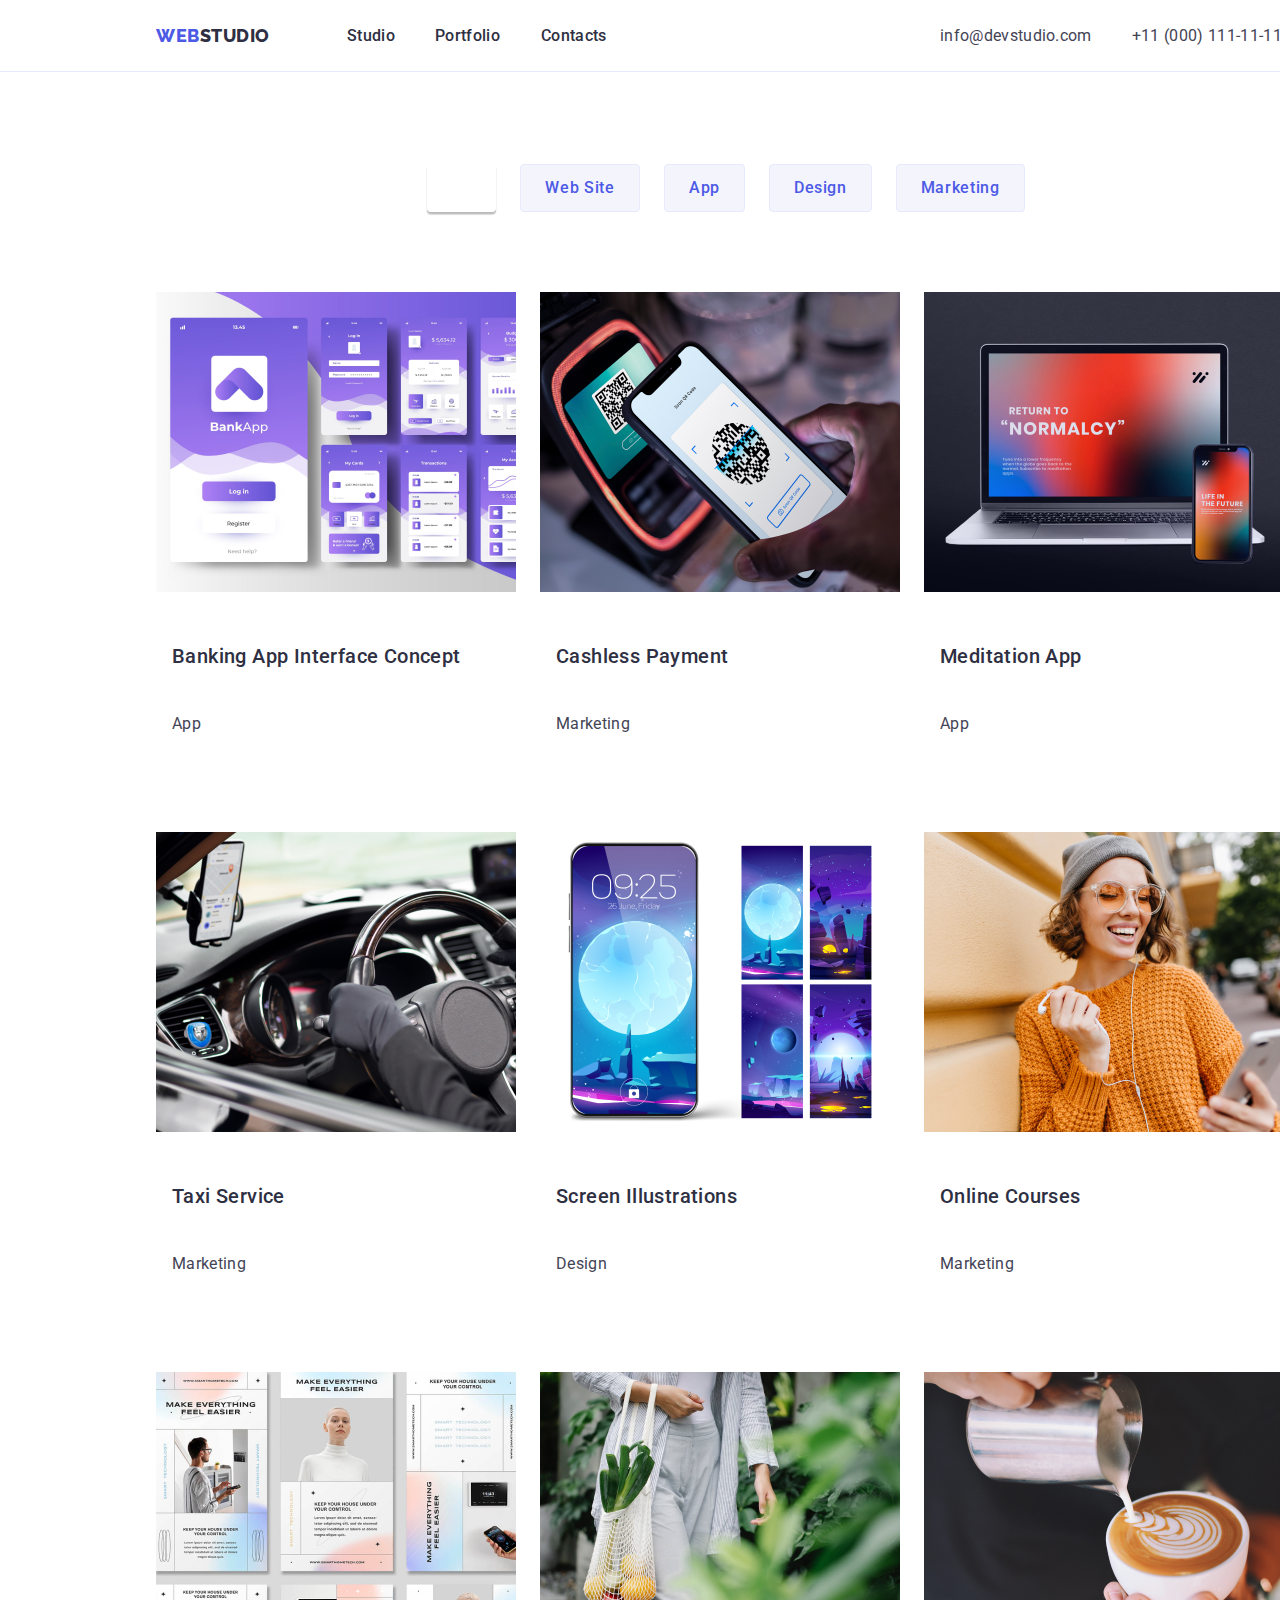
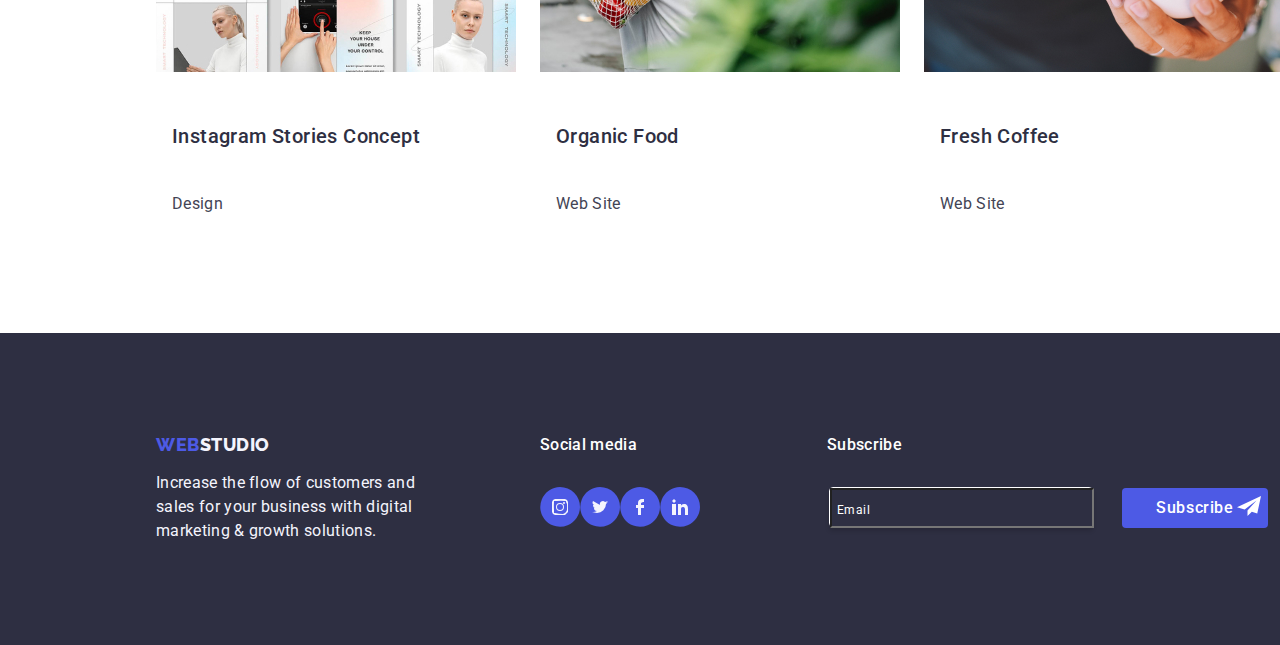
==== commit 5e18d6c0: "portfolio" ====
--- a/portfolio.html
+++ b/portfolio.html
@@ -144,13 +144,18 @@
         <div class="container-footer">
              <a href="WEBSTUDIO" title="End"><span>WEB</span>STUDIO</a>
               <div class="social">Social media</div>
-              </div>
+              <div class="subscribe">Subscribe</div>
+            </div>
               <div class="container-icon">
                 <div class="last"><P>Increase the flow of customers and sales for your business with digital marketing & growth solutions.</P></div>
               <div class="footer-icon"><img class="footer-instagram" src="images/instagram.svg" alt="instagram" width="40">
                 <img class="footer-twitter" src="images/twitter.svg" alt="twitter" width="40">
                 <img class="footer-facebook" src="images/facebook.svg" alt="facebook" width="40">
                 <img class="footer-linkedin" src="images/linkedin.svg" alt="Linkedin" width="40">
+                <form id="email-sub" type="email" name="Email">
+                  <input type="email-sub" id="email" name="email" placeholder="Email">
+                  <button type="submit" class="subscribed-button">Subscribe</button>
+                </form>
               </div>
             </div>
       </footer>
--- a/css/styles.css
+++ b/css/styles.css
@@ -993,6 +993,7 @@
 border: 1px solid var(--WHITE, #FFF);
 box-shadow: 0px 4px 4px 0px rgba(0, 0, 0, 0.15);
 flex-shrink: 0;
+display: inline-flex;
     }
     input[type="email-sub"]{
         width: 264px;
@@ -1000,6 +1001,7 @@
         background: var(--NAVY-BLUE, #2E2F42);
         flex-shrink: 0;
         padding: 5px 5px 5px 5px;
+        display: inline-flex;
     }
     input::placeholder {
         color: var(--WHITE, #FFF);
@@ -1014,11 +1016,10 @@
         cursor: pointer;
     }
     .subscribed-button {
-        margin-bottom: 500px;
-        width: 165px;
+        width: 175px;
         height: 40px;
-padding: 8px 24px;
-align-items: center;
+padding: 8px 34px;
+align-items: ;
 border-radius: 4px;
 background: var(--IRIS, #4D5AE5);
 color: var(--WHITE, #FFF);
@@ -1030,7 +1031,7 @@
 font-weight: 500;
 line-height: 24px; /* 150% */
 letter-spacing: 0.64px;
-margin-left: 288px;
+margin-left: 28px;
 background-image: url("../images/airplane3.svg");
 background-repeat: no-repeat;
 background-size: 24px 24px;
@@ -1038,6 +1039,7 @@
 border: none;
 cursor: pointer;
 display: inline-flex;
+
     }
     footer > a {
         text-decoration: none;
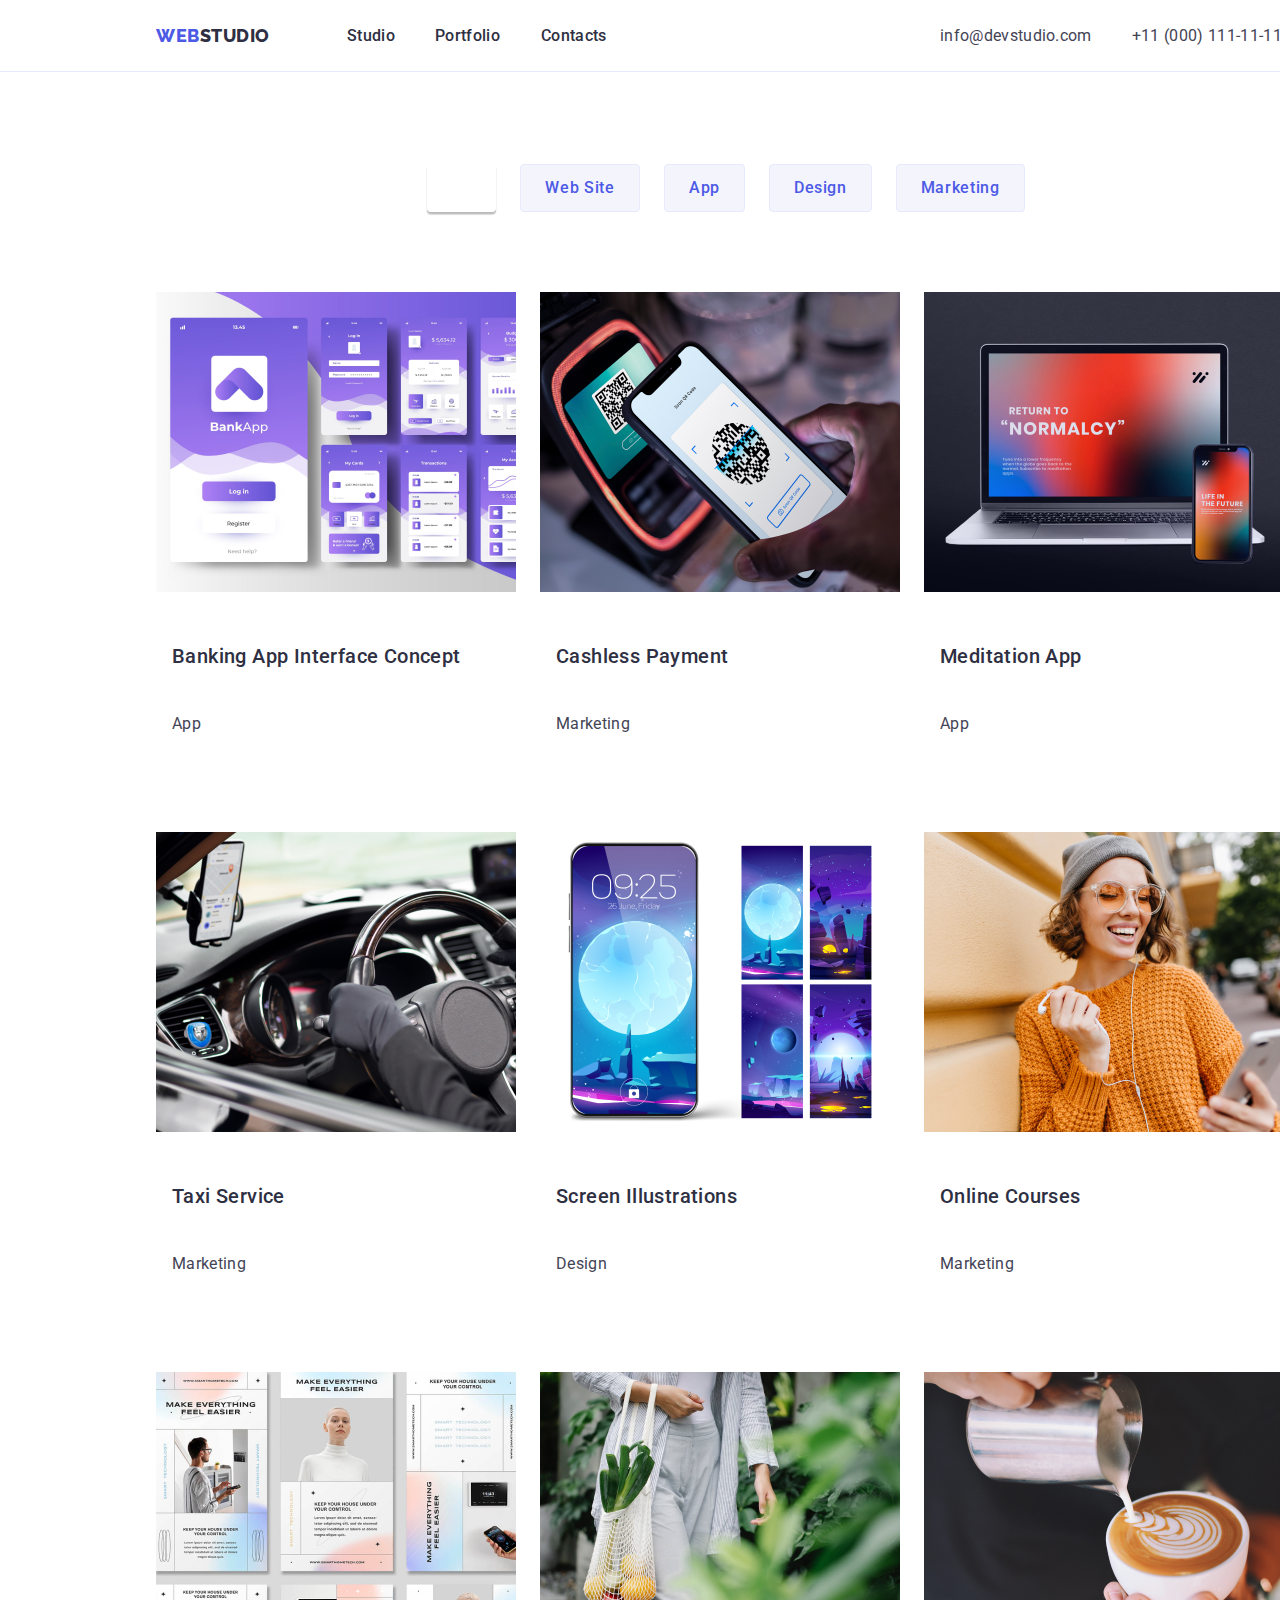
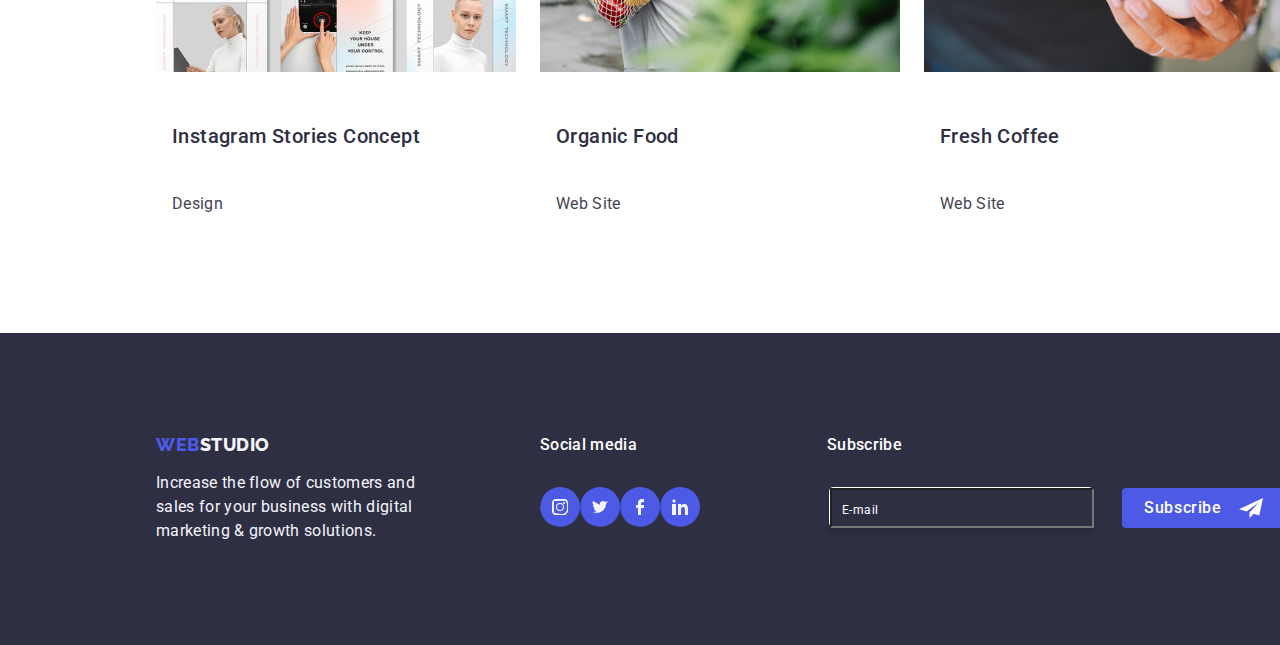
==== commit b488bcfc: "footer" ====
--- a/portfolio.html
+++ b/portfolio.html
@@ -153,7 +153,7 @@
                 <img class="footer-facebook" src="images/facebook.svg" alt="facebook" width="40">
                 <img class="footer-linkedin" src="images/linkedin.svg" alt="Linkedin" width="40">
                 <form id="email-sub" type="email" name="Email">
-                  <input type="email-sub" id="email" name="email" placeholder="Email">
+                  <input type="email-sub" id="email" name="email" placeholder="E-mail">
                   <button type="submit" class="subscribed-button">Subscribe</button>
                 </form>
               </div>
--- a/css/styles.css
+++ b/css/styles.css
@@ -334,14 +334,12 @@
     margin-left: 8px;
     margin-top: 4px;
     width: 360px;
-height: 336px;
+height: 120px;
 flex-shrink: 0;
 border-radius: 4px;
 border: 1px solid var(--NAVY-BLUE-modal, rgba(46, 47, 66, 0.40));
 }
 textarea::placeholder {
-    width: 57px;
-    height: 14px;
     margin-top: 8px;
     margin-left: 8px;
     color: var(--NAVY-BLUE-modal, rgba(46, 47, 66, 0.40));
@@ -1000,7 +998,7 @@
         height: 40px;
         background: var(--NAVY-BLUE, #2E2F42);
         flex-shrink: 0;
-        padding: 5px 5px 5px 5px;
+        padding: 8px 5px 8px 10px;
         display: inline-flex;
     }
     input::placeholder {
@@ -1018,12 +1016,10 @@
     .subscribed-button {
         width: 175px;
         height: 40px;
-padding: 8px 34px;
-align-items: ;
+padding: 8px 64px 8px 22px;
 border-radius: 4px;
 background: var(--IRIS, #4D5AE5);
 color: var(--WHITE, #FFF);
-text-align: center;
 /* Button Text */
 font-family: Roboto;
 font-size: 16px;
@@ -1035,7 +1031,7 @@
 background-image: url("../images/airplane3.svg");
 background-repeat: no-repeat;
 background-size: 24px 24px;
-background-position: 115px 6px;
+background-position: 117px 8px;
 border: none;
 cursor: pointer;
 display: inline-flex;
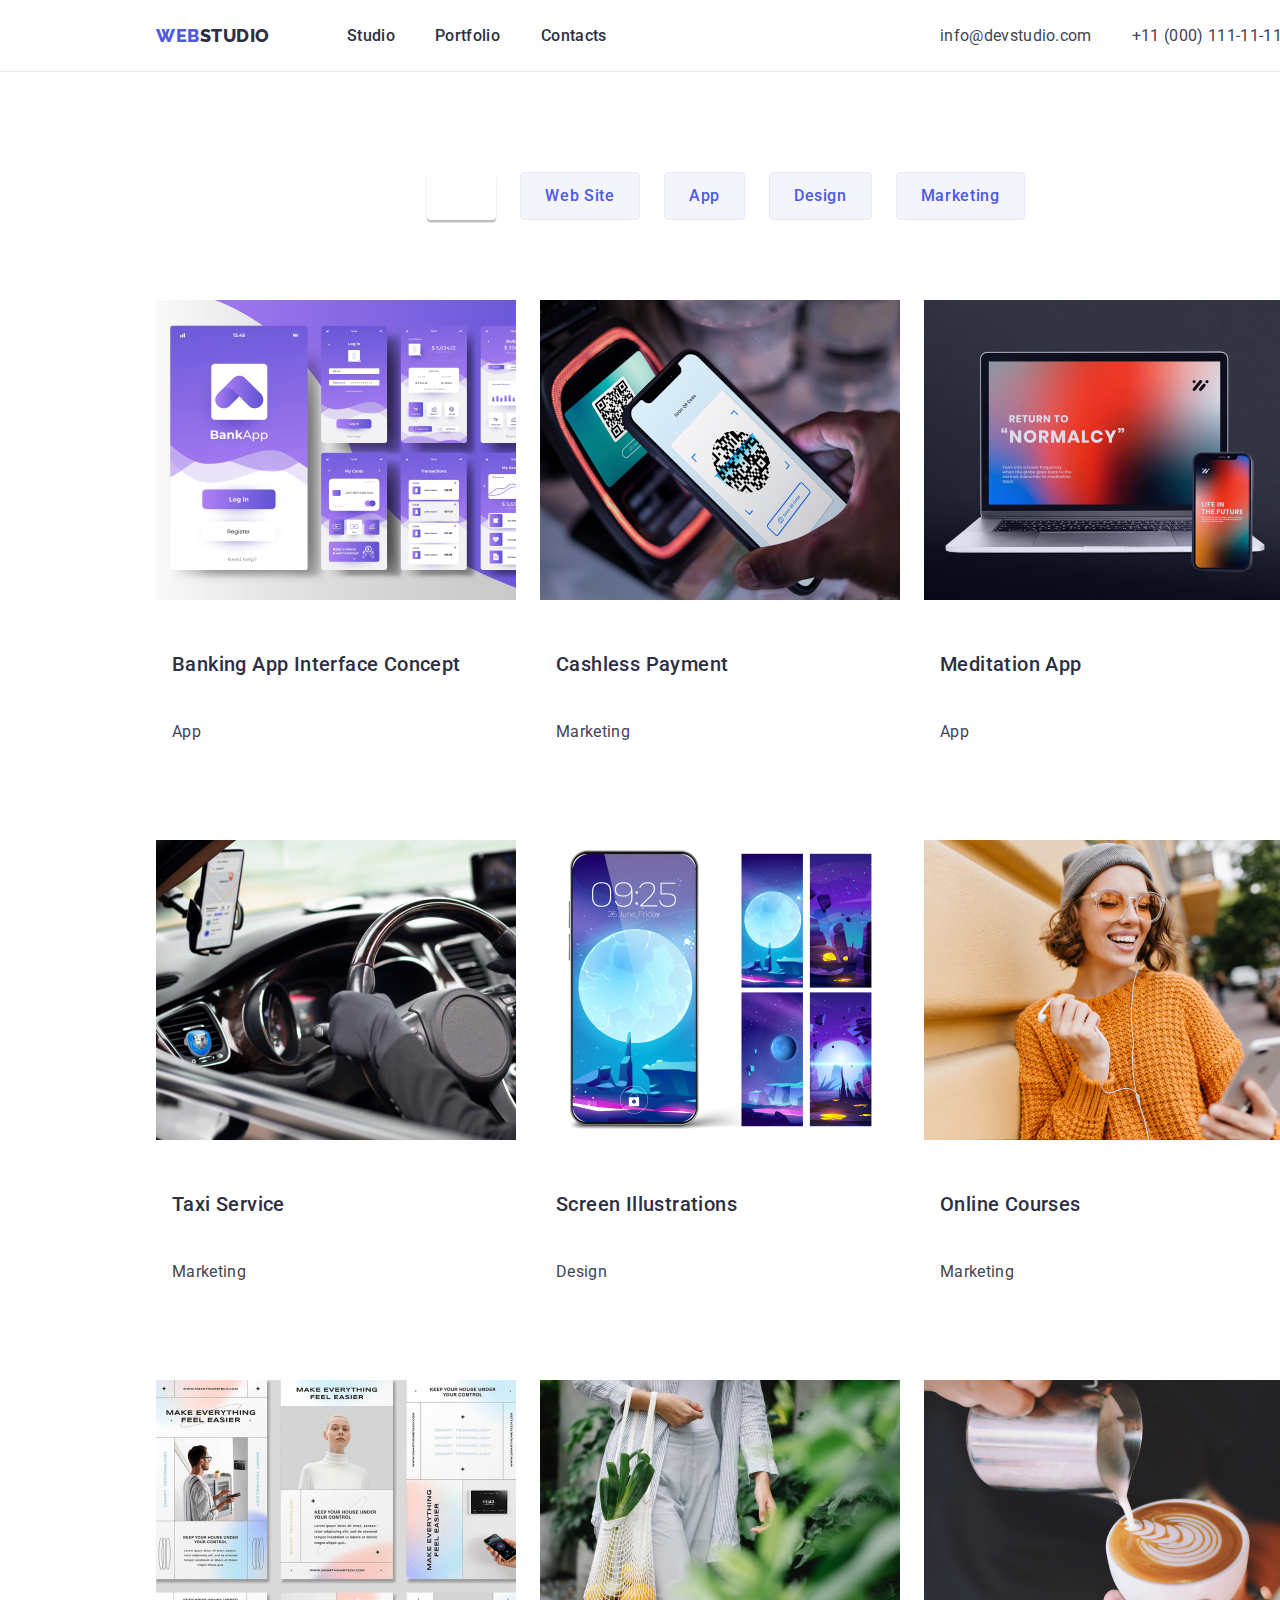
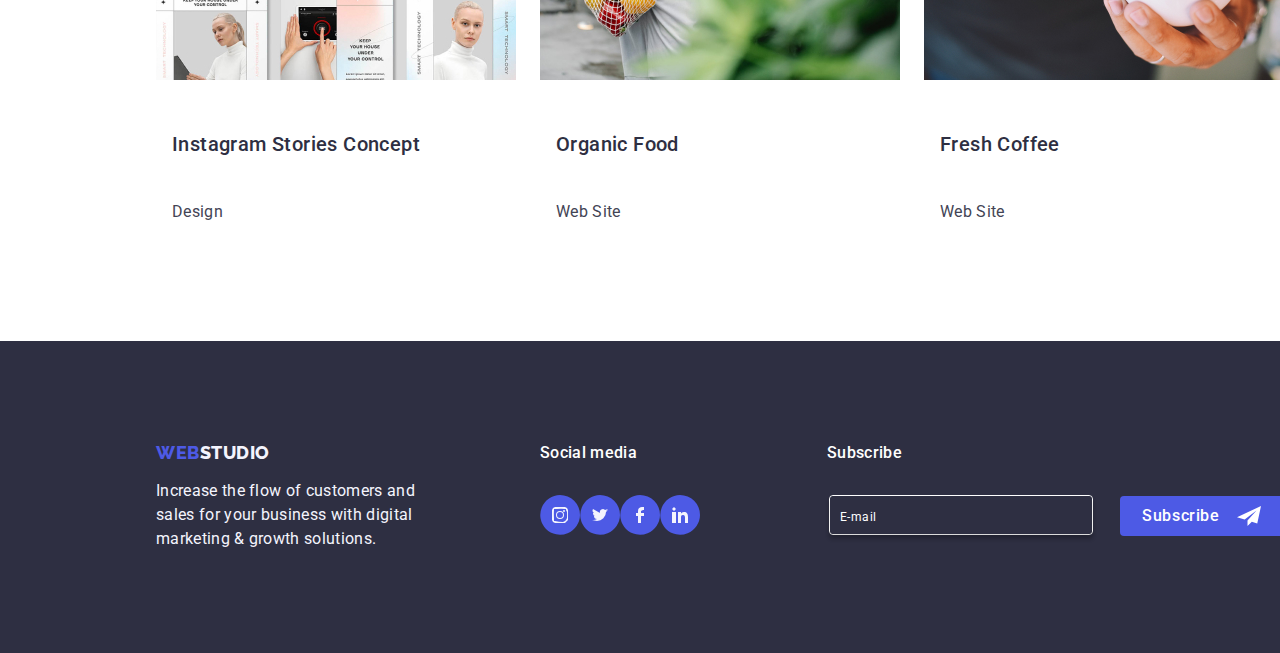
==== commit 589e5fb8: "portfolio" ====
--- a/portfolio.html
+++ b/portfolio.html
@@ -35,6 +35,7 @@
     </ul>
     </div>
     </div>
+        </header>
     <section class="portfolio-button">
 <div class="container">
   <div class="box-first"><p>All</p></div>
@@ -135,11 +136,6 @@
 </div>
 
 </section>
-
-
-
-
-    </section>
     <footer>
         <div class="container-footer">
              <a href="WEBSTUDIO" title="End"><span>WEB</span>STUDIO</a>
@@ -152,8 +148,8 @@
                 <img class="footer-twitter" src="images/twitter.svg" alt="twitter" width="40">
                 <img class="footer-facebook" src="images/facebook.svg" alt="facebook" width="40">
                 <img class="footer-linkedin" src="images/linkedin.svg" alt="Linkedin" width="40">
-                <form id="email-sub" type="email" name="Email">
-                  <input type="email-sub" id="email" name="email" placeholder="E-mail">
+                <form id="email-sub" name="Email">
+                  <input type="email" id="email" name="subscribe" placeholder="E-mail">
                   <button type="submit" class="subscribed-button">Subscribe</button>
                 </form>
               </div>
--- a/css/styles.css
+++ b/css/styles.css
@@ -244,7 +244,7 @@
 line-height: 14px; /* 116.667% */
 letter-spacing: 0.48px;
 }
-input[type="text"]{
+input[id="fname"]{
     background-position: 11px 9px, 32px 9px;
     box-sizing: border-box;
     padding:  5px 5px 5px 35px;
@@ -273,7 +273,7 @@
 line-height: 14px; /* 116.667% */
 letter-spacing: 0.48px;
 }
-input[type="number"] {
+input[id="text"] {
     background-image: url("../images/phone-black-18dp1.svg");
     margin-left: 8px;
     margin-top: 4px;
@@ -329,7 +329,7 @@
 line-height: 14px; /* 116.667% */
 letter-spacing: 0.48px;
 }
- textarea[name="comment"]{
+ textarea[id="comment"]{
     padding: 5px;
     margin-left: 8px;
     margin-top: 4px;
@@ -988,18 +988,22 @@
         width: 264px;
         height: 40px;
         border-radius: 4px;
-border: 1px solid var(--WHITE, #FFF);
-box-shadow: 0px 4px 4px 0px rgba(0, 0, 0, 0.15);
+        border: 1px solid var(--WHITE, #FFF);
+        box-shadow: 0px 4px 4px 0px rgba(0, 0, 0, 0.15);
 flex-shrink: 0;
 display: inline-flex;
     }
-    input[type="email-sub"]{
-        width: 264px;
-        height: 40px;
+    input[id="email"]{
+        margin-left: 0;
+        width: 262px;
+        height: 38px;
         background: var(--NAVY-BLUE, #2E2F42);
+        border: 1px solid var(--WHITE, #FFF);
+box-shadow: 0px 4px 4px 0px rgba(0, 0, 0, 0.15);
         flex-shrink: 0;
         padding: 8px 5px 8px 10px;
         display: inline-flex;
+        border: none;
     }
     input::placeholder {
         color: var(--WHITE, #FFF);
@@ -1255,8 +1259,16 @@
 padding-top: 40px;
 padding-left: 32px;
     }
+    div .text-card1,div .text-card2,div .text-card3, div .text-card4taxi, div .text-card4smile, div .text-card4phone, div .text-card5coffee, div .text-card5face, div .text-card5fruit {
+        width: 296px;
+        height: 96px;
+        display: block;
+        padding-bottom: 284px;
+        box-sizing: border-box;
+        position: relative;
+        margin-top: 0;
+    }
     .text-card1 p,.text-card2 p,.text-card3 p,.text-card4taxi p, .text-card4phone p, .text-card4smile p, .text-card5face p,.text-card5fruit p,.text-card5coffee p {
-        width: 296px;
         color: var(--CLOUD, #F4F4FD);
 /* Body */
 font-family: Roboto;
@@ -1265,6 +1277,7 @@
 font-weight: 400;
 line-height: 24px; /* 150% */
 letter-spacing: 0.32px;
+display: block;
     }
  .card3 {
         margin-left: 24px;
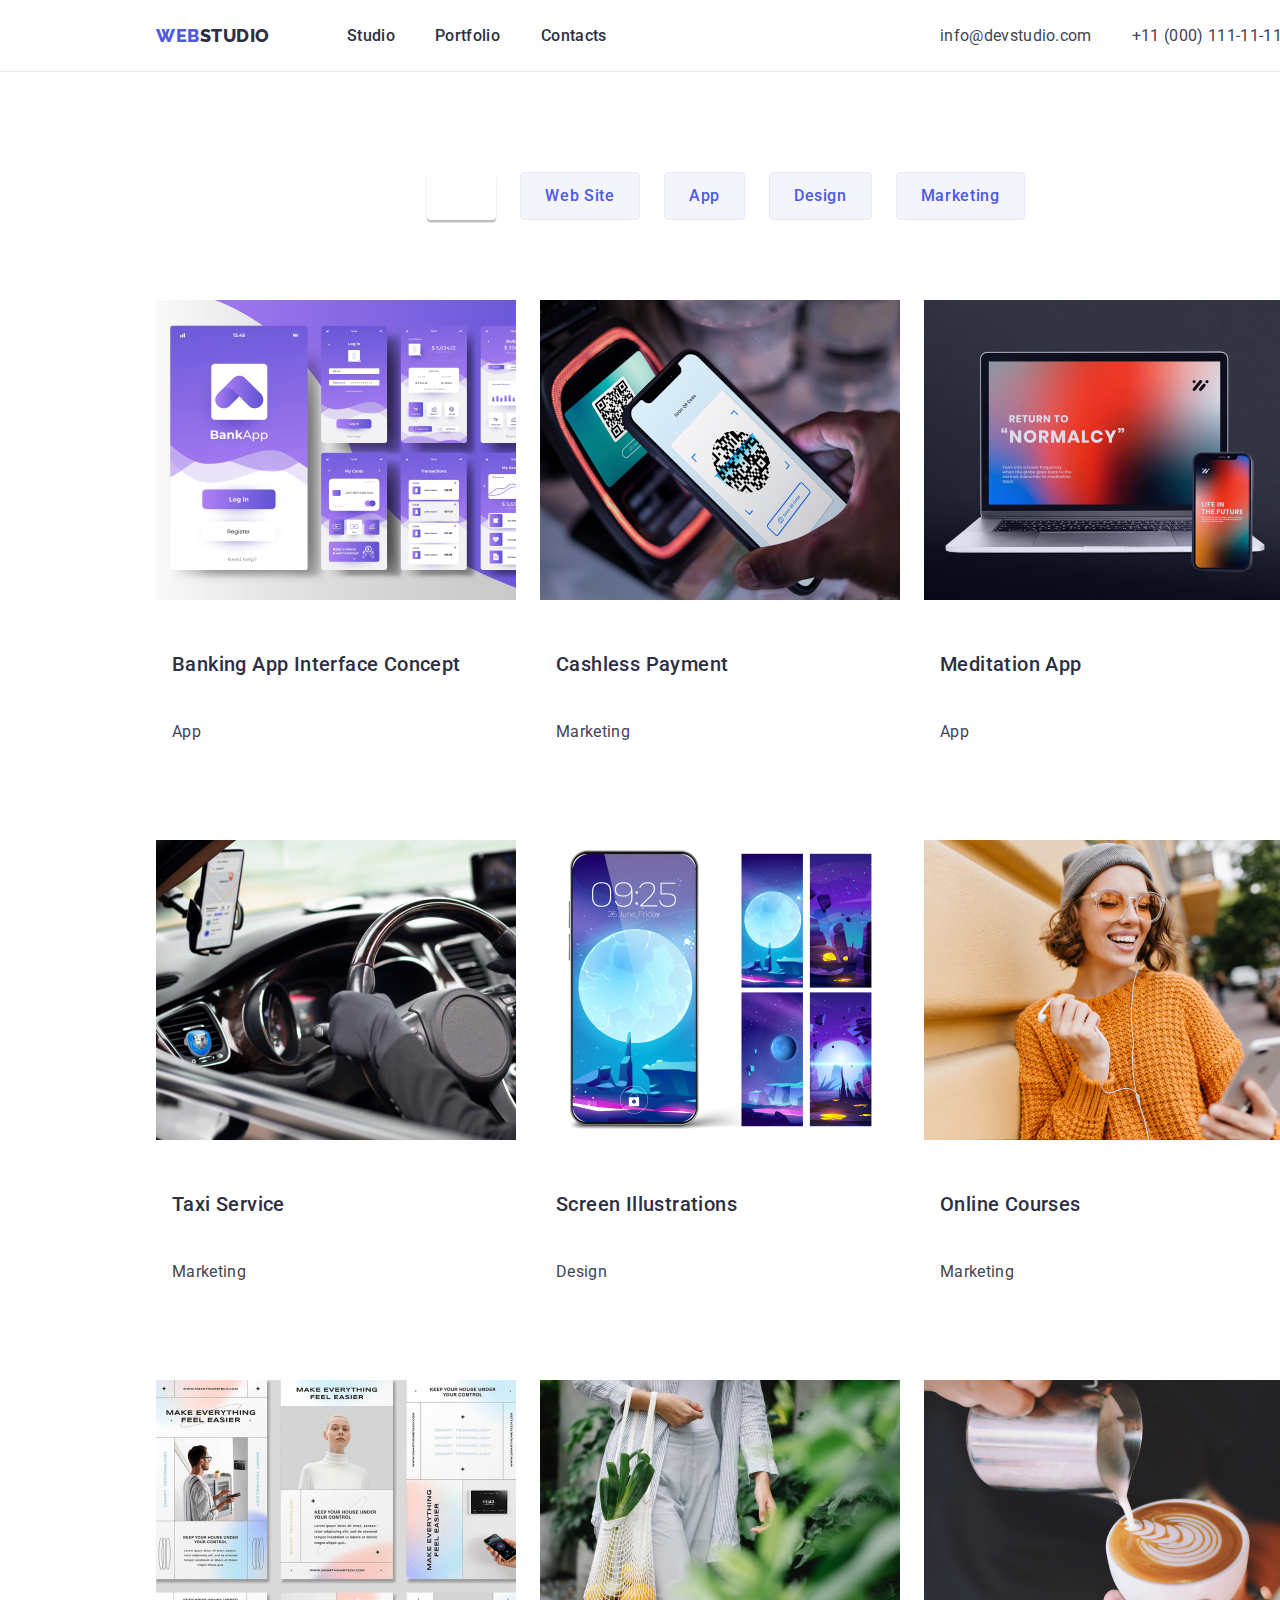
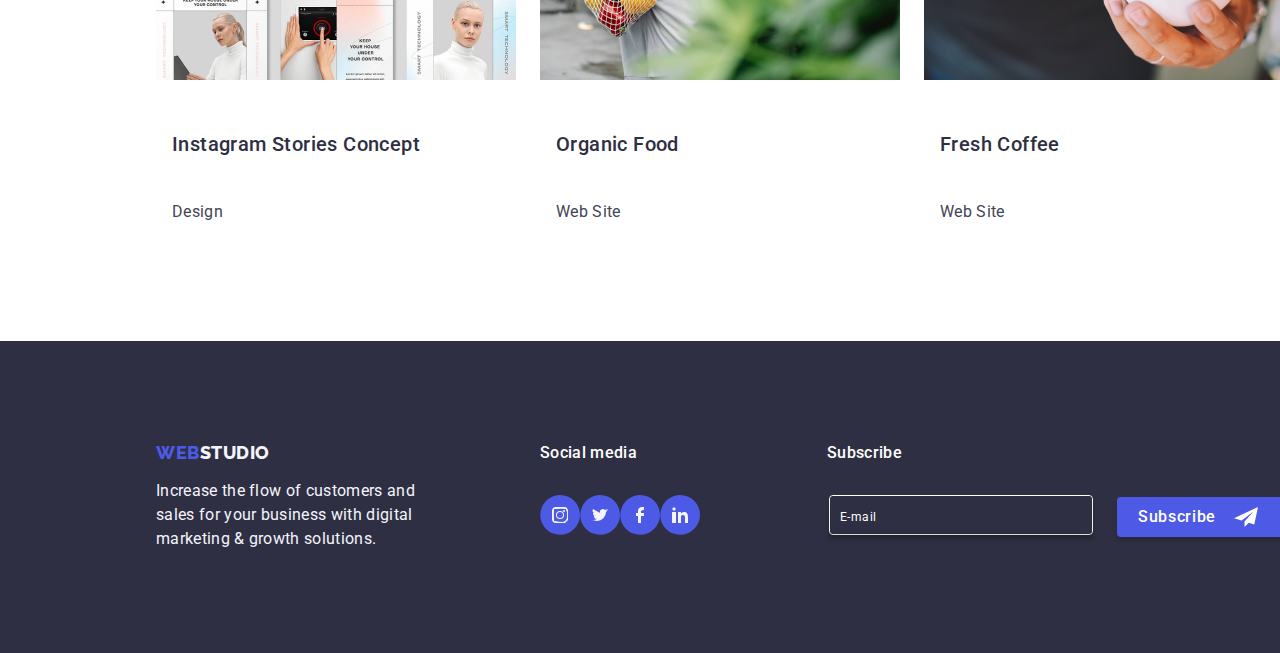
==== commit 1b5d6b71: "Update portfolio.html" ====
--- a/portfolio.html
+++ b/portfolio.html
@@ -150,7 +150,7 @@
                 <img class="footer-linkedin" src="images/linkedin.svg" alt="Linkedin" width="40">
                 <form id="email-sub" name="Email">
                   <input type="email" id="email" name="subscribe" placeholder="E-mail">
-                  <button type="submit" class="subscribed-button">Subscribe</button>
+                  <div class="subscribed-button"><button type="submit">Subscribe</button></div>
                 </form>
               </div>
             </div>
--- a/css/styles.css
+++ b/css/styles.css
@@ -15,6 +15,7 @@
 border-bottom: 1px solid var(--CORNFLOWER, #E7E9FC);
 background: var(--WHITE, #FFF);
 flex-shrink: 0;
+overflow: hidden;
 }
 .headlist {
     display: flex;
@@ -138,31 +139,22 @@
 .target > a {
  text-decoration: none;
 }
-.main a:hover {
+.contact a:hover  {
     color: var(--OCEAN);
     border-bottom: 3px solid blue;
     height: 40px;
 }
-.main a:focus {
+.contact a .connect-1 {
     color: var(--OCEAN);
     border-bottom: 3px solid blue;
     height: 40px;
 }
-.main a .active {
+.active::after {
+    content: "";
+    display: block;
     color: var(--OCEAN);
     border-bottom: 3px solid blue;
     height: 40px;
-}
-.active:after {
-    content: "";
-    display: block;
-    height: 4px;
-    width: 100%;
-    border-radius: 2px;
-    background-color: var(--IRIS);
-    position: relative;
-    top: 15px;
-   
 }
 .contact-info > ul{
     width: 345px;
@@ -202,7 +194,7 @@
 stroke-width: 1px;
 stroke: rgba(0, 0, 0, 0.10);
 margin-left: 330px;
-margin-top: 15px;
+margin-top: 5px;
 border-radius: 4px;
 }
 .close {
@@ -330,7 +322,7 @@
 letter-spacing: 0.48px;
 }
  textarea[id="comment"]{
-    padding: 5px;
+    padding: 8px 8px 8px 16px;
     margin-left: 8px;
     margin-top: 4px;
     width: 360px;
@@ -379,9 +371,17 @@
 letter-spacing: 0.48px;
 }
  .policy {
-    color: #4D5AE5;
-}
-.button {
+    color: var(--IRIS, #4D5AE5);
+    /* Link Text */
+    font-family: Roboto;
+    font-size: 12px;
+    font-style: normal;
+    font-weight: 400;
+    line-height: 16px;
+    letter-spacing: 0.48px;
+    text-decoration-line: underline;
+}
+button[type="submit"] {
     justify-content: center;
     margin-top: 24px;
     box-sizing: border-box;
@@ -1017,11 +1017,20 @@
     .icon img {
         cursor: pointer;
     }
-    .subscribed-button {
-        width: 175px;
-        height: 40px;
-padding: 8px 64px 8px 22px;
+    .subscribed-button{
+width: 175px;
+height: 40px;
 border-radius: 4px;
+display: inline-flex;
+box-sizing: content-box;
+margin-left: 24px;
+padding: 0;
+justify-content: center;
+align-items: center;
+    }
+    .subscribed-button button{
+        width: 77px;
+        height: 24px;
 background: var(--IRIS, #4D5AE5);
 color: var(--WHITE, #FFF);
 /* Button Text */
@@ -1031,15 +1040,17 @@
 font-weight: 500;
 line-height: 24px; /* 150% */
 letter-spacing: 0.64px;
-margin-left: 28px;
 background-image: url("../images/airplane3.svg");
 background-repeat: no-repeat;
 background-size: 24px 24px;
 background-position: 117px 8px;
 border: none;
 cursor: pointer;
+box-sizing: content-box;
 display: inline-flex;
-
+padding: 8px 77px 8px 22px;
+margin-right: 98px;
+margin-bottom: 23px;
     }
     footer > a {
         text-decoration: none;
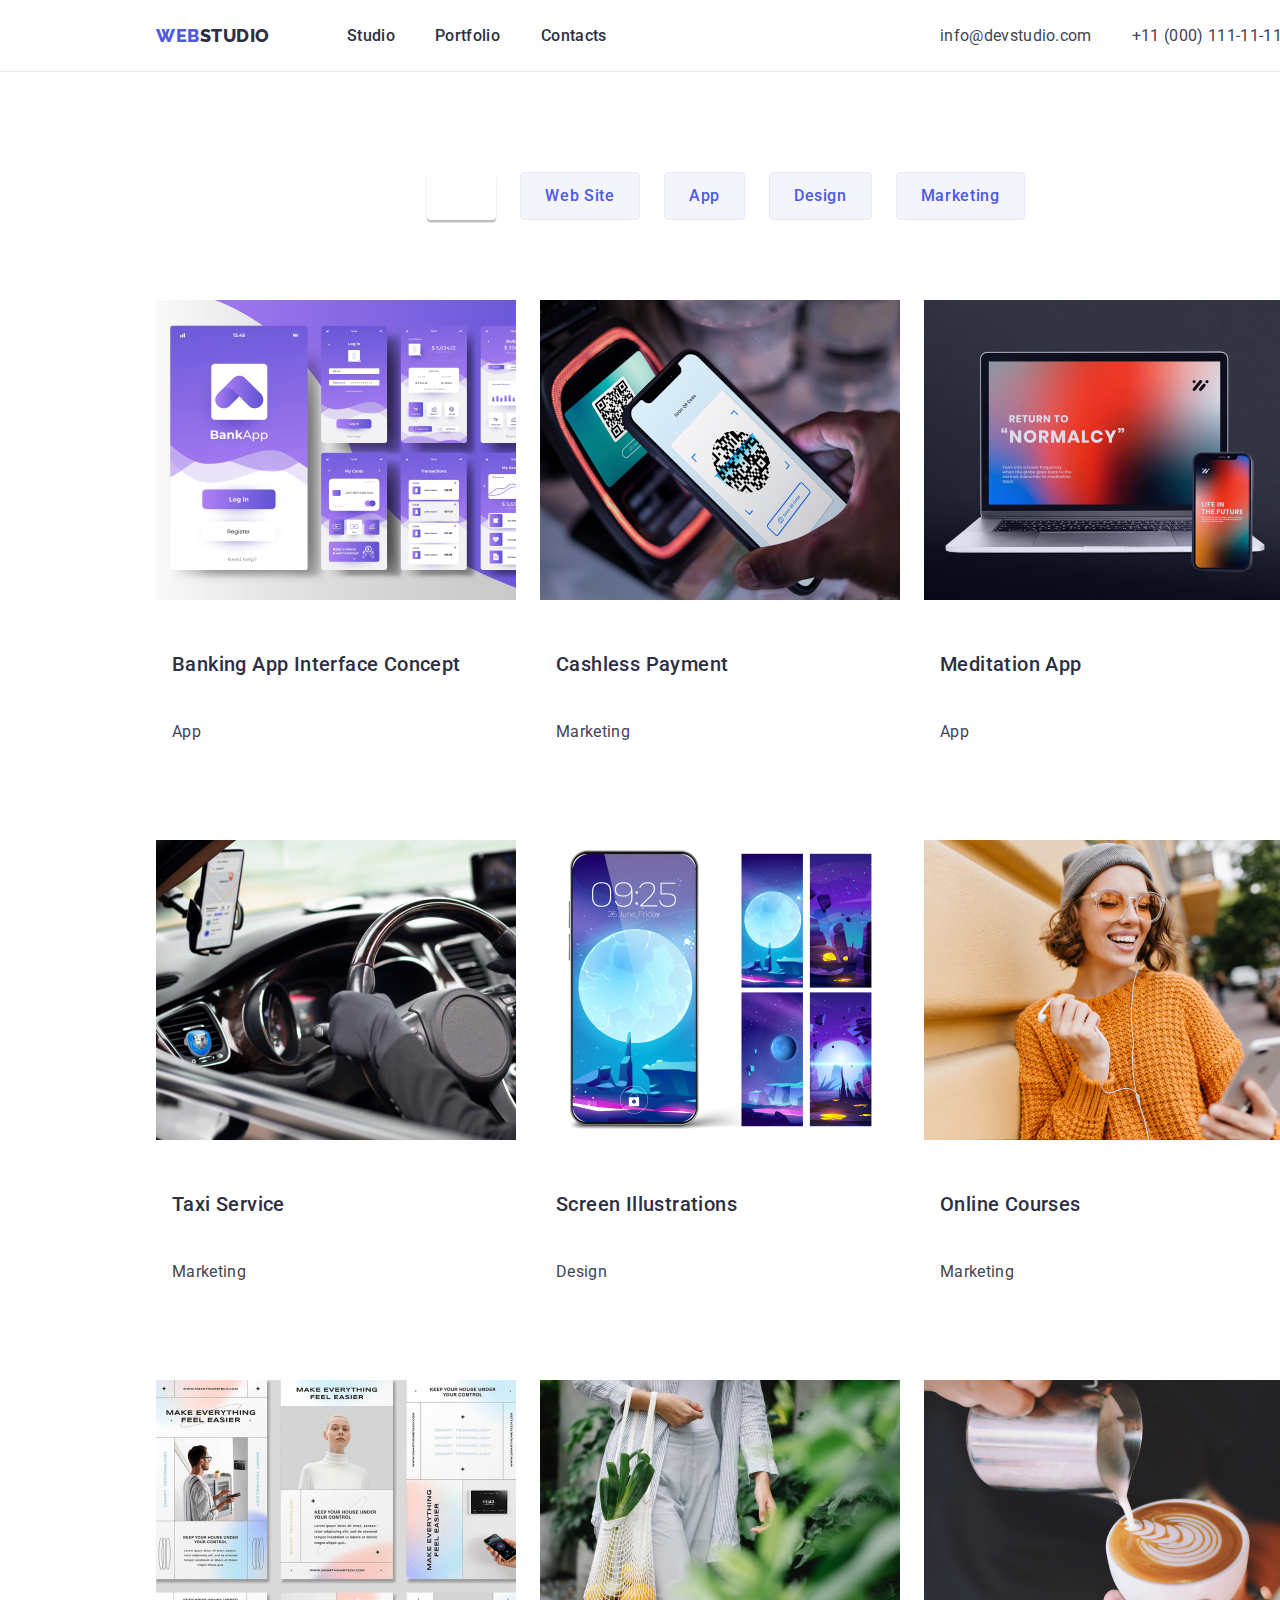
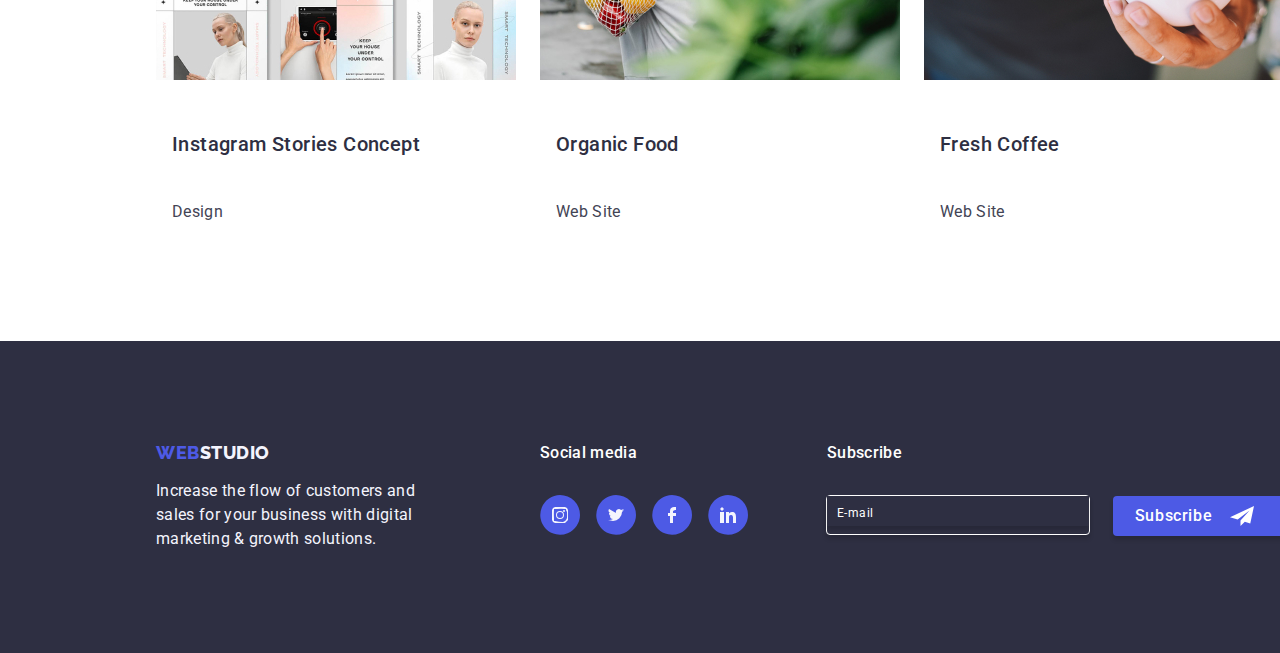
==== commit 4e7f140a: "Update portfolio.html" ====
--- a/portfolio.html
+++ b/portfolio.html
@@ -148,8 +148,8 @@
                 <img class="footer-twitter" src="images/twitter.svg" alt="twitter" width="40">
                 <img class="footer-facebook" src="images/facebook.svg" alt="facebook" width="40">
                 <img class="footer-linkedin" src="images/linkedin.svg" alt="Linkedin" width="40">
-                <form id="email-sub" name="Email">
-                  <input type="email" id="email" name="subscribe" placeholder="E-mail">
+                <form id="email1" name="email1">
+                  <input type="Email" id="email1" name="email1" placeholder="E-mail">
                   <div class="subscribed-button"><button type="submit">Subscribe</button></div>
                 </form>
               </div>
--- a/css/styles.css
+++ b/css/styles.css
@@ -265,7 +265,7 @@
 line-height: 14px; /* 116.667% */
 letter-spacing: 0.48px;
 }
-input[id="text"] {
+input[name="Email"] {
     background-image: url("../images/phone-black-18dp1.svg");
     margin-left: 8px;
     margin-top: 4px;
@@ -293,7 +293,8 @@
 line-height: 14px; /* 116.667% */
 letter-spacing: 0.48px;
 }
-input[type="email"] {
+input[name="email2"] {
+    margin-top: 4px;
     background-image: url("../images/email-black-18dp1.svg");
     padding:  5px 5px 5px 30px;
     margin-left: 8px;
@@ -382,6 +383,7 @@
     text-decoration-line: underline;
 }
 button[type="submit"] {
+    padding: 16px 32px;
     justify-content: center;
     margin-top: 24px;
     box-sizing: border-box;
@@ -389,16 +391,9 @@
     width: 169px;
     height: 56px;
     display: inline-flex;
-    align-items: flex-start;
-gap: 10px;
 border-radius: 4px;
 background: var(--IRIS, #4D5AE5);
 box-shadow: 0px 4px 4px 0px rgba(0, 0, 0, 0.15);
-}
-.button p {
-    margin-bottom: 16px;
-    width: 105px;
-    height: 24px;
     color: var(--WHITE, #FFF);
 text-align: center;
 /* Button Text */
@@ -969,6 +964,7 @@
         box-sizing: border-box;
         justify-content: space-between;
         cursor: pointer;
+        gap: 16px;
     }
     footer > .footer-instagram {
         margin-left: 540px;
@@ -983,8 +979,8 @@
         margin-left: 16px;
         cursor: pointer;
     }
-    form[id="email-sub"]{
-        margin-left: 129px;
+    form[id="email1"]{
+        margin-left: 62px;
         width: 264px;
         height: 40px;
         border-radius: 4px;
@@ -993,20 +989,20 @@
 flex-shrink: 0;
 display: inline-flex;
     }
-    input[id="email"]{
+    input[id="email1"]{
         margin-left: 0;
         width: 262px;
-        height: 38px;
+        height: 30px;
         background: var(--NAVY-BLUE, #2E2F42);
-        border: 1px solid var(--WHITE, #FFF);
 box-shadow: 0px 4px 4px 0px rgba(0, 0, 0, 0.15);
         flex-shrink: 0;
         padding: 8px 5px 8px 10px;
         display: inline-flex;
         border: none;
+        color: var(--WHITE, #FFF);
     }
     input::placeholder {
-        color: var(--WHITE, #FFF);
+color: var(--WHITE, #FFF);
 font-family: Roboto;
 font-size: 12px;
 font-style: normal;
@@ -1049,8 +1045,8 @@
 box-sizing: content-box;
 display: inline-flex;
 padding: 8px 77px 8px 22px;
-margin-right: 98px;
-margin-bottom: 23px;
+margin-right: 99px;
+margin-bottom: 24px;
     }
     footer > a {
         text-decoration: none;
